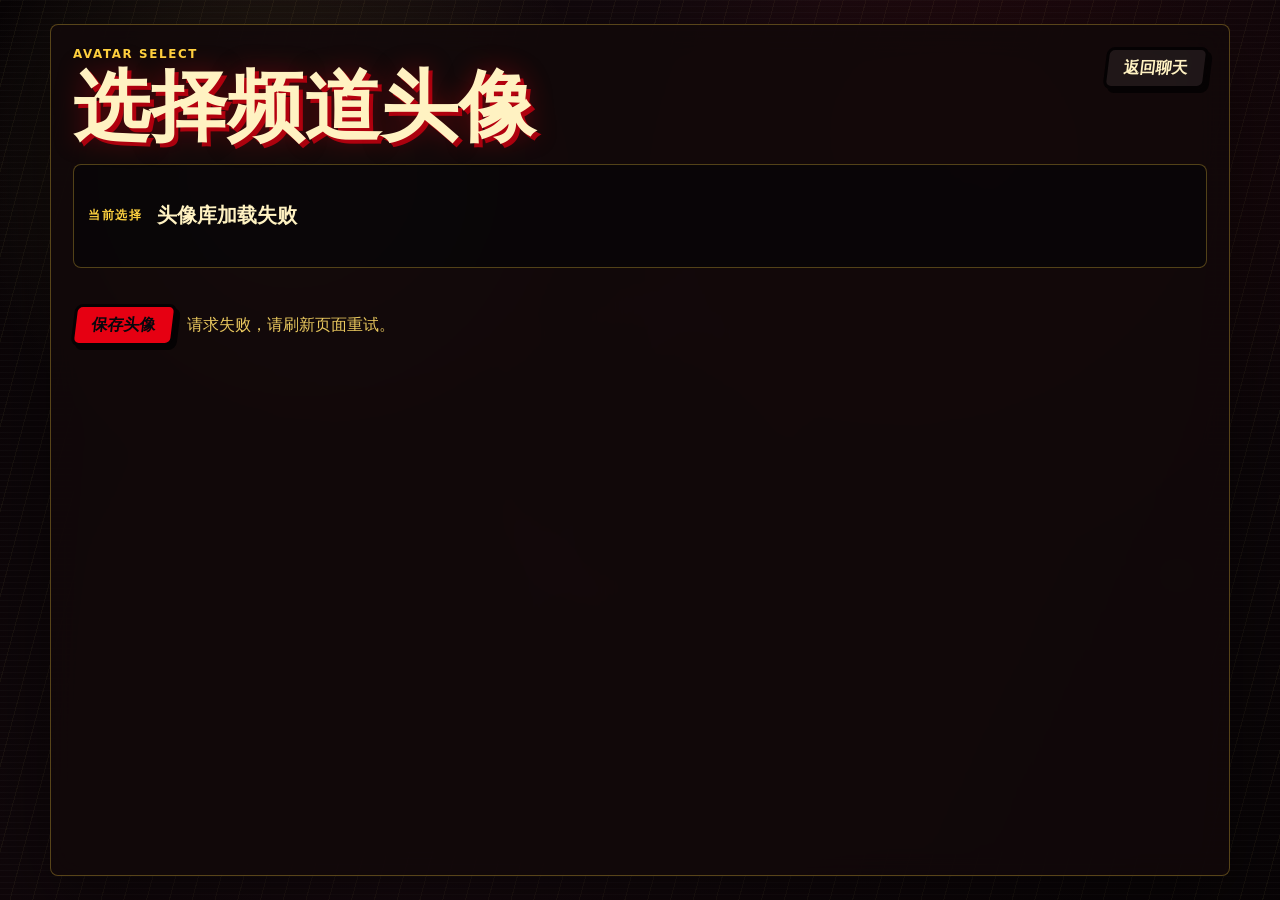
==== public/avatars.html @ 296fc3f2 "feat: import cyber chat application" ====
<!doctype html>
<html lang="zh-CN">
  <head>
    <meta charset="UTF-8" />
    <meta name="viewport" content="width=device-width, initial-scale=1.0" />
    <title>头像选择 | 暗号频道</title>
    <link rel="stylesheet" href="styles.css?v=20260715-20" />
  </head>
  <body>
    <main class="avatar-page">
      <section class="avatar-board">
        <header class="avatar-page-top">
          <div>
            <p class="eyebrow">AVATAR SELECT</p>
            <h1>选择频道头像</h1>
          </div>
          <a class="ghost-button link-button" href="index.html">返回聊天</a>
        </header>

        <div class="avatar-selected" id="selectedPreview">
          <span>当前选择</span>
          <strong>正在同步头像库</strong>
        </div>

        <section class="avatar-select-grid" id="avatarSelectGrid" aria-label="头像列表"></section>

        <div class="avatar-actions">
          <button class="primary-button" id="saveAvatar" type="button">保存头像</button>
          <p class="system-note" id="avatarNote">正在同步头像库……</p>
        </div>
      </section>
    </main>

    <script src="avatars.js?v=20260715-16" defer></script>
  </body>
</html>
---- public/styles.css ----
:root {
  color-scheme: dark;
  --bg: #080405;
  --panel: rgba(18, 8, 10, 0.88);
  --panel-solid: #16080a;
  --ink: #fff2c2;
  --muted: #e9c85f;
  --line: rgba(255, 210, 63, 0.3);
  --cyan: #e60012;
  --pink: #e60012;
  --yellow: #ffd23f;
  --aqua: #11f5df;
  --mint: #80ffe8;
  --green: #ffd23f;
  --danger: #e60012;
  --void: #050203;
  --blackline: #050203;
  --shadow: rgba(0, 0, 0, 0.55);
}

/* Original-scale message rhythm: larger cards with room for the zigzag joints. */
@media (min-width: 861px) {
  body:has(#chatPanel:not(.is-hidden)) .messages {
    padding: 30px 34px 70px;
    gap: 76px;
  }

  body:has(#chatPanel:not(.is-hidden)) .message {
    width: min(88%, 680px);
    max-width: min(88%, 680px);
    min-height: 104px;
    gap: 16px;
  }

  body:has(#chatPanel:not(.is-hidden)) .message-avatar {
    flex: 0 0 98px;
    width: 98px;
    height: 84px;
    margin-right: -14px;
    border-width: 6px;
    box-shadow: -10px 10px 0 #050203, 0 0 0 6px #fff8ea, 0 0 0 10px #050203;
  }

  body:has(#chatPanel:not(.is-hidden)) .message.mine .message-avatar {
    margin: 0 0 0 -14px;
  }

  body:has(#chatPanel:not(.is-hidden)) .message-bubble {
    min-width: 250px;
    padding: 16px 23px 18px;
    border-width: 6px;
    box-shadow: 9px 9px 0 #050203;
  }

  body:has(#chatPanel:not(.is-hidden)) .message-bubble::before {
    left: -34px;
    top: 32px;
    width: 38px;
    height: 30px;
    border-left-width: 6px;
    border-bottom-width: 6px;
  }

  body:has(#chatPanel:not(.is-hidden)) .message.mine .message-bubble::before {
    left: auto;
    right: -34px;
    border-right-width: 6px;
  }

  body:has(#chatPanel:not(.is-hidden)) .meta {
    margin-bottom: 7px;
    gap: 9px;
    font-size: .8rem;
  }

  body:has(#chatPanel:not(.is-hidden)) .meta strong {
    max-width: 13rem;
    font-size: .94rem;
  }

  body:has(#chatPanel:not(.is-hidden)) .message p {
    font-size: clamp(.98rem, 1.25vw, 1.12rem);
    line-height: 1.42;
  }

  body:has(#chatPanel:not(.is-hidden)) .message-emphasis {
    top: -42px;
    right: -24px;
    width: 38px;
    height: 50px;
    font-size: 2.4rem;
  }

  body:has(#chatPanel:not(.is-hidden)) .message:not(:last-child)::before {
    left: 102px;
    bottom: -70px;
    width: 100px;
    height: 68px;
  }

  body:has(#chatPanel:not(.is-hidden)) .message:not(:last-child)::after {
    left: 112px;
    bottom: -59px;
    width: 78px;
    height: 46px;
  }

  body:has(#chatPanel:not(.is-hidden)) .message.mine:not(:last-child)::before {
    left: auto;
    right: 102px;
  }

  body:has(#chatPanel:not(.is-hidden)) .message.mine:not(:last-child)::after {
    left: auto;
    right: 112px;
  }
}

/* Full-stage composition: phone anchors the left, public board fills the right. */
@media (min-width: 861px) {
  body:has(#chatPanel:not(.is-hidden)) .app-shell {
    width: calc(100vw - 20px);
    max-width: none;
    margin: 0 10px;
    grid-template-columns: clamp(270px, 29vw, 440px) minmax(0, 1fr);
    gap: clamp(8px, 1vw, 16px);
  }

  body:has(#chatPanel:not(.is-hidden)) .hero-panel {
    justify-self: stretch;
    transform: translateX(-4px) rotate(-0.35deg);
  }

  body:has(#chatPanel:not(.is-hidden)) .workbench,
  body:has(#chatPanel:not(.is-hidden)) .chat-panel {
    justify-self: stretch;
    width: 100%;
  }

  body:has(#chatPanel:not(.is-hidden)) .chat-panel {
    transform: translateX(3px) rotate(0.12deg);
  }
}

@media (min-width: 701px) and (max-width: 860px) {
  body:has(#chatPanel:not(.is-hidden)) .app-shell {
    width: 100vw;
    max-width: none;
    padding: 6px;
    display: grid;
    grid-template-columns: minmax(210px, 32vw) minmax(0, 1fr);
    gap: 8px;
  }

  body:has(#chatPanel:not(.is-hidden)) .hero-panel {
    display: flex !important;
    width: 100%;
    height: calc(100svh - 12px);
    min-height: 0;
    padding: 6px;
  }

  body:has(#chatPanel:not(.is-hidden)) .phone-scene {
    width: 100%;
    height: min(82svh, 560px);
  }

  body:has(#chatPanel:not(.is-hidden)) .workbench,
  body:has(#chatPanel:not(.is-hidden)) .chat-panel {
    width: 100%;
    height: calc(100svh - 12px);
  }
}

/* Keep the illustrated phone at a believable handset proportion. */
@media (min-width: 861px) {
  body:has(#chatPanel:not(.is-hidden)) .app-shell {
    grid-template-columns: clamp(330px, 33vw, 500px) minmax(0, 1fr);
  }

  body:has(#chatPanel:not(.is-hidden)) .phone-scene {
    width: min(100%, 460px);
    height: min(calc(100svh - 64px), 720px);
  }

  body:has(#chatPanel:not(.is-hidden)) .phone-shell {
    width: auto;
    height: min(calc(100svh - 86px), 690px);
    max-width: 94%;
    aspect-ratio: 9 / 16;
  }
}

@media (min-width: 701px) and (max-width: 860px) {
  body:has(#chatPanel:not(.is-hidden)) .app-shell {
    grid-template-columns: minmax(260px, 38vw) minmax(0, 1fr);
  }

  body:has(#chatPanel:not(.is-hidden)) .phone-shell {
    width: auto;
    height: min(calc(100svh - 54px), 600px);
    max-width: 94%;
    aspect-ratio: 9 / 16;
  }
}

/* Drawn grip silhouettes: SVG paths replace the former rounded CSS blobs. */
.phone-hand,
body:has(#chatPanel:not(.is-hidden)) .phone-hand {
  display: none !important;
  width: 112px;
  height: 250px;
  border: 0;
  border-radius: 0;
  background: transparent;
  filter: drop-shadow(8px 9px 0 #050203);
  overflow: visible;
}

.phone-hand::after { display: none; }
.phone-hand svg { display: block; width: 100%; height: 100%; overflow: visible; }
.phone-hand .hand-wrist { fill: #fff8ea; stroke: #050203; stroke-width: 10; stroke-linejoin: miter; }
.phone-hand .hand-fold,
.phone-hand .hand-knuckle,
.phone-hand .hand-thumb { fill: none; stroke: #050203; stroke-width: 10; stroke-linecap: square; stroke-linejoin: miter; }

.hand-left,
body:has(#chatPanel:not(.is-hidden)) .hand-left {
  left: -42px;
  top: 34%;
  transform: rotate(4deg);
  clip-path: none;
}

.hand-right,
body:has(#chatPanel:not(.is-hidden)) .hand-right {
  right: -42px;
  top: 43%;
  width: 96px;
  height: 210px;
  transform: rotate(-4deg) scaleX(-1);
  clip-path: none;
}

@media (max-width: 860px) {
  .phone-hand,
  body:has(#chatPanel:not(.is-hidden)) .phone-hand { width: 88px; height: 198px; }
  .hand-left,
  body:has(#chatPanel:not(.is-hidden)) .hand-left { left: -30px; }
  .hand-right,
  body:has(#chatPanel:not(.is-hidden)) .hand-right { right: -30px; width: 76px; height: 172px; }
}

/* Hide native white scrollbars; wheel and touch scrolling still work. */
.online-roster-track, .avatar-grid { scrollbar-width: none; -ms-overflow-style: none; }
.online-roster-track::-webkit-scrollbar, .avatar-grid::-webkit-scrollbar { display: none; width: 0; height: 0; }

/* Original red-black comic treatment for the login/loading state. */
body:has(#gatePanel:not(.is-hidden)) { background: linear-gradient(101deg, #9e2418 0 22%, transparent 22.2%), linear-gradient(-4deg, transparent 0 55%, #e12d18 55.2% 66%, transparent 66.2%), #c72e1b; }
body:has(#gatePanel:not(.is-hidden))::before { background: linear-gradient(104deg, #050203 0 8%, transparent 8.2%), linear-gradient(76deg, transparent 0 82%, rgba(5,2,3,.2) 82.2%); opacity: 1; mix-blend-mode: normal; }
body:has(#gatePanel:not(.is-hidden))::after { content: ""; position: fixed; inset: 0 0 0 auto; width: 14vw; min-width: 70px; background: repeating-linear-gradient(105deg, rgba(255,248,234,.04) 0 1px, transparent 1px 24px), #0b0506; opacity: 1; filter: none; }
body:has(#gatePanel:not(.is-hidden)) .app-shell { width: min(1280px, calc(100vw - 44px)); grid-template-columns: minmax(250px,.72fr) minmax(0,1.65fr); gap: 26px; }
body:has(#gatePanel:not(.is-hidden)) .hero-panel { min-height: calc(100svh - 64px); border: 8px solid #050203; border-radius: 0; background: linear-gradient(105deg, transparent 0 68%, rgba(199,46,27,.82) 68.2%), #050203; box-shadow: 12px 12px 0 #050203; transform: rotate(-1deg); }
body:has(#gatePanel:not(.is-hidden)) .hero-panel h1 { color: #fff8ea; font-size: clamp(3.5rem,7vw,7rem); text-shadow: 6px 6px 0 #c72e1b; }
body:has(#gatePanel:not(.is-hidden)) .hero-panel::after { display: block; content: "CONNECTING"; right: 18px; bottom: 22px; border: 5px solid #050203; border-radius: 0; background: #fff8ea; color: #050203; box-shadow: 6px 6px 0 #c72e1b, 10px 10px 0 #050203; }
body:has(#gatePanel:not(.is-hidden)) .gate-card { width: min(650px,100%); padding: clamp(22px,4vw,42px); border: 8px solid #fff8ea; border-radius: 0; background: #050203; box-shadow: 12px 12px 0 #050203; transform: rotate(-.8deg); }
body:has(#gatePanel:not(.is-hidden)) .gate-card h2 { color: #fff8ea; font-size: clamp(1.8rem,4vw,3.3rem); text-shadow: 4px 4px 0 #c72e1b; }
body:has(#gatePanel:not(.is-hidden)) .gate-card .eyebrow, body:has(#gatePanel:not(.is-hidden)) .gate-card label span, body:has(#gatePanel:not(.is-hidden)) .avatar-picker > span { color: #fff8ea; }
body:has(#gatePanel:not(.is-hidden)) #nickname { border: 5px solid #fff8ea; border-radius: 0; background: #1e0907; color: #fff8ea; box-shadow: 6px 6px 0 #c72e1b; }
body:has(#gatePanel:not(.is-hidden)) .avatar-choice { border: 5px solid #fff8ea; border-radius: 0; background: #250b08; box-shadow: 5px 5px 0 #050203; }
body:has(#gatePanel:not(.is-hidden)) .avatar-choice:has(input:checked) { background: #c72e1b; outline: 5px solid #f4eb20; outline-offset: -5px; }
body:has(#gatePanel:not(.is-hidden)) .avatar-choice:has(input:checked) span { color: #fff8ea; }

/* Original color art stays in the frame; the extracted figure breaks out. */
.message-avatar.has-cutout {
  isolation: isolate;
  background-color: #050203;
  background-image: var(--avatar-backdrop);
  background-position: center;
  background-size: cover;
}

.message-avatar.has-cutout > img.avatar-cutout {
  position: absolute;
  z-index: 3;
  left: 50%;
  bottom: -7%;
  width: 138%;
  max-width: none;
  height: 146%;
  padding: 0;
  border: 0;
  border-radius: 0;
  background: transparent;
  box-shadow: none;
  object-fit: contain;
  object-position: center bottom;
  filter: none;
  transform: translateX(-50%);
  pointer-events: none;
}

/* Final slim public-chat pass: desktop public board behaves like a tall messaging column. */
@media (min-width: 861px) {
  body:has(#chatPanel:not(.is-hidden)) .app-shell {
    width: min(640px, calc(100vw - 36px));
    height: 100svh;
    min-height: 0;
    margin: 0 auto;
    padding: 6px 0;
    display: grid;
    grid-template-columns: minmax(0, 1fr);
    gap: 0;
  }

  body:has(#chatPanel:not(.is-hidden)) .hero-panel {
    display: none !important;
  }

  body:has(#chatPanel:not(.is-hidden)) .workbench,
  body:has(#chatPanel:not(.is-hidden)) .chat-panel {
    width: 100%;
    max-width: 640px;
    height: calc(100svh - 12px);
    min-height: 0;
  }

  body:has(#chatPanel:not(.is-hidden)) .chat-panel {
    border-width: 6px;
    box-shadow: 8px 8px 0 #050203;
  }

  body:has(#chatPanel:not(.is-hidden)) .room-top {
    min-height: 62px;
    padding: 8px 14px 7px;
  }

  body:has(#chatPanel:not(.is-hidden)) .room-top h2 {
    font-size: clamp(1.35rem, 2vw, 1.75rem);
  }

  body:has(#chatPanel:not(.is-hidden)) .room-actions {
    gap: 6px;
  }

  body:has(#chatPanel:not(.is-hidden)) .room-actions .ghost-button {
    min-height: 38px;
    padding: 0 12px;
  }

  body:has(#chatPanel:not(.is-hidden)) .online-roster {
    min-height: 66px;
    padding: 6px 68px 6px 18px;
  }

  body:has(#chatPanel:not(.is-hidden)) .online-member {
    flex-basis: 50px;
    width: 50px;
    height: 48px;
    border-width: 4px;
  }

  body:has(#chatPanel:not(.is-hidden)) .messages {
    padding: 24px 22px 42px;
    gap: 34px;
    overflow-x: hidden;
  }

  body:has(#chatPanel:not(.is-hidden)) .message,
  body:has(#chatPanel:not(.is-hidden)) .message:not(.mine),
  body:has(#chatPanel:not(.is-hidden)) .message.mine {
    width: 100%;
    max-width: 100%;
    min-height: 82px;
    gap: 13px;
  }

  body:has(#chatPanel:not(.is-hidden)) .message-avatar {
    flex-basis: 72px;
    width: 72px;
    height: 58px;
    margin-right: -6px;
    border-width: 5px;
  }

  body:has(#chatPanel:not(.is-hidden)) .message.mine .message-avatar {
    margin-left: -6px;
  }

  body:has(#chatPanel:not(.is-hidden)) .message-avatar::before {
    left: -22px;
    top: 7px;
    width: 48px;
    height: 62px;
    border-width: 4px;
  }

  body:has(#chatPanel:not(.is-hidden)) .message.mine .message-avatar::before {
    right: -22px;
  }

  body:has(#chatPanel:not(.is-hidden)) .message-bubble {
    min-width: 0;
    padding: 11px 16px 13px;
    border-width: 5px;
  }

  body:has(#chatPanel:not(.is-hidden)) .message-bubble::before {
    left: -28px;
    top: 27px;
    width: 32px;
    height: 25px;
    border-left-width: 5px;
    border-bottom-width: 5px;
  }

  body:has(#chatPanel:not(.is-hidden)) .message.mine .message-bubble::before {
    right: -28px;
    border-right-width: 5px;
  }

  body:has(#chatPanel:not(.is-hidden)) .message:not(:last-child)::before {
    left: 82px;
    bottom: -42px;
    width: 54px;
    height: 44px;
  }

  body:has(#chatPanel:not(.is-hidden)) .message:not(:last-child)::after {
    left: 89px;
    bottom: -35px;
    width: 38px;
    height: 31px;
  }

  body:has(#chatPanel:not(.is-hidden)) .message.mine:not(:last-child)::before {
    left: auto;
    right: 82px;
  }

  body:has(#chatPanel:not(.is-hidden)) .message.mine:not(:last-child)::after {
    left: auto;
    right: 89px;
  }

  body:has(#chatPanel:not(.is-hidden)) .message p {
    font-size: clamp(0.9rem, 1.25vw, 1rem);
    line-height: 1.34;
  }

  body:has(#chatPanel:not(.is-hidden)) .meta {
    margin-bottom: 6px;
    font-size: 0.78rem;
  }

  body:has(#chatPanel:not(.is-hidden)) .meta strong {
    font-size: 0.9rem;
  }

  body:has(#chatPanel:not(.is-hidden)) .composer {
    padding: 8px 12px 9px;
  }

  body:has(#chatPanel:not(.is-hidden)) .identity-row {
    grid-template-columns: minmax(130px, 190px) 1fr;
    gap: 8px;
    margin-bottom: 7px;
  }

  body:has(#chatPanel:not(.is-hidden)) .write-row {
    grid-template-columns: 1fr 88px;
    gap: 8px;
  }

  body:has(#chatPanel:not(.is-hidden)) .composer input {
    height: 38px;
  }

  body:has(#chatPanel:not(.is-hidden)) .composer textarea {
    min-height: 42px;
    padding: 9px 11px;
  }

  body:has(#chatPanel:not(.is-hidden)) .composer .send-button {
    min-height: 42px;
  }
}

/* Stable desktop phone sizing: preserve one aspect ratio and fill the left rail. */
@media (min-width: 1100px) {
  body:has(#chatPanel:not(.is-hidden)) .app-shell {
    width: min(1180px, calc(100vw - 32px));
    grid-template-columns: minmax(280px, 340px) minmax(0, 800px);
    gap: 24px;
  }

  body:has(#chatPanel:not(.is-hidden)) .hero-panel {
    width: 100%;
    height: calc(100svh - 28px);
    display: grid !important;
    place-items: center;
  }

  body:has(#chatPanel:not(.is-hidden)) .phone-scene {
    width: 100%;
    height: 100%;
    display: grid;
    place-items: center;
    transform: none;
  }

  body:has(#chatPanel:not(.is-hidden)) .phone-shell {
    width: min(94%, 320px);
    height: auto;
    max-height: calc(100svh - 52px);
    aspect-ratio: 320 / 650;
    padding: 24px 16px 28px;
    border-width: 10px;
    box-shadow: 0 0 0 9px #050203, 14px 17px 0 rgba(5, 2, 3, 0.92);
    transform: rotate(-1.2deg);
  }

  body:has(#chatPanel:not(.is-hidden)) .phone-screen {
    padding: 20px 14px 16px;
    border-width: 5px;
  }

  body:has(#chatPanel:not(.is-hidden)) .phone-calendar {
    min-height: 106px;
    width: auto;
    margin: -8px -5px 9px -8px;
    transform: none;
  }

  body:has(#chatPanel:not(.is-hidden)) .phone-preview {
    height: calc(100% - 211px);
    gap: 12px;
  }

  body:has(#chatPanel:not(.is-hidden)) .phone-preview li,
  body:has(#chatPanel:not(.is-hidden)) .phone-preview li.mine {
    gap: 9px;
  }

  body:has(#chatPanel:not(.is-hidden)) .phone-preview li {
    grid-template-columns: 42px minmax(0, 1fr);
  }

  body:has(#chatPanel:not(.is-hidden)) .phone-preview li.mine {
    grid-template-columns: minmax(0, 1fr) 42px;
  }

  body:has(#chatPanel:not(.is-hidden)) .phone-preview img {
    width: 42px;
    height: 42px;
  }

  body:has(#chatPanel:not(.is-hidden)) .phone-preview div {
    padding: 8px 10px;
  }

  body:has(#chatPanel:not(.is-hidden)) .phone-preview strong { font-size: .72rem; }
  body:has(#chatPanel:not(.is-hidden)) .phone-preview p { font-size: .82rem; }
}

/* Keep the owner entry reachable above every decorative page layer. */
.floating-admin {
  z-index: 10000;
}

.admin-fab {
  z-index: 2;
  visibility: visible;
  opacity: 1;
}

.admin-entry-button {
  width: 100%;
  margin-top: 12px;
  display: flex;
  align-items: center;
  justify-content: center;
  border-color: #fff8ea;
  background: #050203;
  color: #fff8ea;
}
body:has(#gatePanel:not(.is-hidden)) .primary-button { border: 5px solid #050203; border-radius: 0; background: #fff8ea; color: #050203; box-shadow: 6px 6px 0 #c72e1b, 10px 10px 0 #050203; transform: skewX(-7deg); }
@media (max-width:760px) { body:has(#gatePanel:not(.is-hidden))::after { display:none; } body:has(#gatePanel:not(.is-hidden)) .app-shell { width:min(100vw - 30px,680px); grid-template-columns:1fr; } body:has(#gatePanel:not(.is-hidden)) .hero-panel { min-height:180px; } body:has(#gatePanel:not(.is-hidden)) .hero-panel h1 { font-size:clamp(2.8rem,14vw,4.5rem); } }

* {
  box-sizing: border-box;
}

html,
body {
  min-height: 100%;
}

body {
  margin: 0;
  font-family:
    "Microsoft YaHei UI",
    "Microsoft YaHei",
    system-ui,
    sans-serif;
  background: #050203;
  color: var(--ink);
  overflow-x: hidden;
}

body::before {
  content: "";
  position: fixed;
  inset: 0;
  pointer-events: none;
  background: transparent;
  opacity: 0;
}

body::after {
  content: none;
}

button,
input,
textarea {
  font: inherit;
}

button {
  cursor: pointer;
}

button:disabled {
  cursor: not-allowed;
  opacity: 0.55;
}

input,
textarea {
  width: 100%;
  border: 3px solid var(--blackline);
  border-radius: 8px;
  background: rgba(5, 5, 8, 0.72);
  color: var(--ink);
  outline: none;
  box-shadow: 4px 4px 0 rgba(5, 2, 3, 0.9);
}

input:focus,
textarea:focus {
  border-color: var(--aqua);
  box-shadow:
    4px 4px 0 rgba(5, 2, 3, 0.9),
    0 0 0 3px rgba(17, 245, 223, 0.2);
}

input {
  height: 46px;
  padding: 0 14px;
}

textarea {
  min-height: 52px;
  max-height: 150px;
  padding: 13px 14px;
  resize: none;
  line-height: 1.55;
}

h1,
h2,
p {
  overflow-wrap: anywhere;
}

.app-shell {
  position: relative;
  z-index: 1;
  width: min(1460px, calc(100vw - 28px));
  min-height: 100svh;
  margin: 0 auto;
  padding: 24px 0;
  display: grid;
  grid-template-columns: minmax(210px, 0.46fr) minmax(0, 2.25fr);
  gap: 16px;
}

.hero-panel,
.gate-card,
.chat-panel,
.admin-login,
.admin-board,
.ops-panel {
  border: 4px solid var(--blackline);
  background: var(--panel);
  box-shadow:
    0 0 0 1px rgba(255, 210, 63, 0.28) inset,
    8px 8px 0 var(--blackline),
    0 24px 80px var(--shadow);
  backdrop-filter: blur(16px);
}

.hero-panel {
  position: relative;
  min-height: calc(100svh - 48px);
  padding: 28px;
  display: flex;
  flex-direction: column;
  justify-content: space-between;
  overflow: hidden;
  border-radius: 8px;
  background:
    linear-gradient(132deg, transparent 0 78%, rgba(17, 245, 223, 0.16) 78% 82%, transparent 82%),
    linear-gradient(180deg, rgba(255, 244, 216, 0.08), transparent 34%),
    radial-gradient(circle at 62% 48%, rgba(230, 0, 18, 0.22), transparent 14rem),
    rgba(18, 8, 10, 0.88);
  border-color: var(--blackline);
}

.hero-panel::before {
  content: "异世界导航";
  position: absolute;
  left: 22px;
  right: auto;
  top: 52%;
  color: rgba(255, 215, 106, 0.075);
  font-size: clamp(4rem, 10vw, 7.6rem);
  font-weight: 1000;
  writing-mode: horizontal-tb;
  letter-spacing: 0;
  line-height: 0.9;
  transform: translateY(-50%);
  max-width: 2.2em;
}

.hero-panel::after {
  content: "TAKE YOUR HEART";
  position: absolute;
  right: 24px;
  bottom: 22px;
  padding: 7px 10px;
  border: 3px solid var(--blackline);
  background: var(--aqua);
  color: var(--void);
  font-size: 0.7rem;
  font-weight: 1000;
  letter-spacing: 0.18em;
  transform: rotate(-3deg);
  box-shadow: 4px 4px 0 var(--blackline);
  pointer-events: none;
}

.thief-badge {
  position: absolute;
  right: 22px;
  top: 24px;
  width: 112px;
  aspect-ratio: 1.16;
  transform: rotate(6deg);
  filter: drop-shadow(7px 7px 0 var(--blackline));
  pointer-events: none;
}

.thief-badge::before {
  content: "";
  position: absolute;
  inset: 6px 4px 18px;
  background: #fff8ea;
  clip-path: polygon(8% 30%, 32% 10%, 50% 22%, 68% 10%, 92% 30%, 82% 72%, 61% 58%, 50% 82%, 39% 58%, 18% 72%);
}

.thief-badge::after {
  content: "";
  position: absolute;
  inset: 20px 18px 30px;
  background: var(--blackline);
  clip-path: polygon(0 28%, 32% 10%, 47% 40%, 53% 40%, 68% 10%, 100% 28%, 84% 72%, 62% 58%, 50% 90%, 38% 58%, 16% 72%);
}

.thief-badge span {
  position: absolute;
  left: 14px;
  right: 12px;
  bottom: 12px;
  height: 16px;
  background: var(--danger);
  transform: skewX(-18deg);
  border: 3px solid var(--blackline);
}

.star-spray {
  display: none;
}

.star-spray i {
  position: absolute;
  width: 18px;
  aspect-ratio: 1;
  background: var(--aqua);
  clip-path: polygon(50% 0, 61% 36%, 100% 50%, 61% 64%, 50% 100%, 39% 64%, 0 50%, 39% 36%);
  filter: drop-shadow(3px 3px 0 var(--blackline)) drop-shadow(0 0 10px rgba(17, 245, 223, 0.62));
}

.star-spray i:nth-child(1) {
  left: 22px;
  top: 92px;
}

.star-spray i:nth-child(2) {
  right: 38px;
  top: 170px;
  width: 13px;
}

.star-spray i:nth-child(3) {
  left: 64%;
  bottom: 160px;
  width: 22px;
}

.star-spray i:nth-child(4) {
  left: 32px;
  bottom: 110px;
  width: 12px;
  background: var(--mint);
}

.star-spray i:nth-child(5) {
  right: 104px;
  bottom: 70px;
  width: 16px;
  background: var(--mint);
}

.portal-mark {
  position: absolute;
  left: 52%;
  top: 45%;
  width: min(340px, 58vw);
  height: auto;
  transform: translateY(-50%) rotate(-4deg);
  opacity: 0.075;
  mix-blend-mode: screen;
  filter: saturate(0.92) drop-shadow(0 0 18px rgba(230, 0, 18, 0.12));
  pointer-events: none;
}

.scanline {
  position: absolute;
  inset: 0;
  pointer-events: none;
  background: linear-gradient(180deg, transparent, rgba(255, 210, 63, 0.18), rgba(230, 0, 18, 0.14), transparent);
  animation: scan 5s linear infinite;
}

.eyebrow,
label span {
  margin: 0 0 10px;
  color: var(--yellow);
  font-size: 0.74rem;
  font-weight: 900;
  letter-spacing: 0.14em;
  text-transform: uppercase;
}

.hero-panel h1,
.admin-login h1,
.admin-top h1 {
  margin: 0;
  font-size: clamp(4rem, 8.8vw, 8.4rem);
  line-height: 0.9;
  letter-spacing: 0;
  text-shadow:
    0 0 24px rgba(230, 0, 18, 0.34),
    4px 4px 0 rgba(230, 0, 18, 0.88),
    -2px 0 0 rgba(255, 215, 106, 0.38);
}

.world-label {
  width: fit-content;
  max-width: 100%;
  margin: 14px 0 0;
  padding: 8px 12px;
  border: 3px solid var(--blackline);
  border-radius: 999px;
  background: rgba(255, 215, 106, 0.11);
  color: var(--yellow);
  font-size: 0.82rem;
  font-weight: 1000;
  letter-spacing: 0.08em;
  overflow-wrap: anywhere;
  box-shadow: 4px 4px 0 var(--blackline);
}

.tagline {
  width: min(22rem, 100%);
  color: var(--muted);
  line-height: 1.8;
}

.workbench {
  min-height: calc(100svh - 48px);
  display: grid;
}

.gate-card {
  position: relative;
  align-self: center;
  width: min(540px, 100%);
  margin: auto;
  padding: 26px;
  border-radius: 8px;
}

.gate-card,
.chat-panel {
  position: relative;
  background: #120607;
  border-color: var(--blackline);
}

.gate-card::before,
.chat-panel::before {
  content: none;
}

.gate-card h2,
.room-top h2,
.ops-panel h2 {
  margin: 0 0 18px;
  font-size: clamp(1.45rem, 3vw, 2.2rem);
  line-height: 1.1;
}

.gate-form {
  display: grid;
  gap: 14px;
}

.avatar-picker > span {
  display: block;
  margin-bottom: 10px;
  color: var(--yellow);
  font-size: 0.74rem;
  font-weight: 900;
  letter-spacing: 0.14em;
  text-transform: uppercase;
}

.avatar-grid {
  display: grid;
  grid-template-columns: repeat(auto-fill, minmax(86px, 1fr));
  gap: 10px;
}

.avatar-choice {
  position: relative;
  min-width: 0;
  display: grid;
  gap: 7px;
  place-items: center;
  padding: 10px 8px;
  border: 3px solid var(--blackline);
  border-radius: 8px;
  background: rgba(255, 255, 255, 0.06);
  box-shadow: 4px 4px 0 rgba(5, 2, 3, 0.9);
}

.avatar-choice input {
  position: absolute;
  inset: 0;
  opacity: 0;
}

.avatar-choice img,
.message-avatar img,
.ops-avatar img {
  display: block;
  width: 54px;
  height: 54px;
  border-radius: 10px;
  object-fit: cover;
  border: 1px solid rgba(255, 248, 234, 0.28);
  background: rgba(5, 5, 8, 0.75);
}

.avatar-choice span {
  max-width: 100%;
  color: var(--ink);
  font-size: 0.78rem;
  font-weight: 900;
  overflow: hidden;
  text-overflow: ellipsis;
  white-space: nowrap;
}

.avatar-choice:has(input:checked) {
  border-color: var(--blackline);
  background: var(--cyan);
  box-shadow:
    4px 4px 0 var(--blackline),
    0 0 24px rgba(230, 0, 18, 0.24);
}

.avatar-choice:has(input:checked) span {
  color: #071015;
}

.avatar-empty {
  grid-column: 1 / -1;
  margin: 0;
  color: var(--muted);
}

.primary-button,
.ghost-button,
.danger-button,
.send-button,
.tab-button {
  min-height: 42px;
  border: 3px solid var(--blackline);
  border-radius: 8px;
  padding: 0 16px;
  color: #07070c;
  font-weight: 900;
  box-shadow: 4px 4px 0 var(--blackline);
  transform: skewX(-7deg);
}

.primary-button > *,
.ghost-button > *,
.danger-button > *,
.send-button > *,
.tab-button > * {
  transform: skewX(7deg);
}

.link-button {
  display: inline-flex;
  align-items: center;
  justify-content: center;
  text-decoration: none;
}

.ghost-link {
  width: fit-content;
  display: inline-flex;
  margin-top: 10px;
  color: var(--cyan);
  font-size: 0.9rem;
  font-weight: 900;
  text-decoration: none;
}

.ghost-link:hover {
  color: var(--yellow);
}

.owner-entry {
  width: fit-content;
  min-height: 44px;
  margin: 18px 0;
  padding: 0 18px;
  border: 1px solid rgba(255, 215, 106, 0.58);
  border-radius: 8px;
  background: rgba(255, 215, 106, 0.12);
  color: var(--yellow);
  font-weight: 1000;
  box-shadow: 0 0 26px rgba(255, 215, 106, 0.16);
}

.owner-entry:hover {
  background: var(--yellow);
  color: #07070c;
}

.primary-button,
.send-button {
  background: var(--cyan);
}

.primary-button:hover,
.send-button:hover {
  background: var(--aqua);
}

.ghost-button {
  border-color: var(--blackline);
  background: rgba(255, 255, 255, 0.06);
  color: var(--ink);
}

.danger-button {
  background: var(--danger);
  color: var(--ink);
}

.system-note {
  min-height: 1.4em;
  margin: 14px 0 0;
  color: var(--muted);
  line-height: 1.6;
}

.status-chip {
  width: fit-content;
  max-width: 100%;
  display: inline-flex;
  align-items: center;
  gap: 10px;
  padding: 10px 14px;
  border: 3px solid var(--blackline);
  border-radius: 999px;
  background: rgba(5, 5, 8, 0.75);
  color: var(--muted);
  font-weight: 900;
  box-shadow: 4px 4px 0 var(--blackline);
}

.status-chip span {
  width: 10px;
  height: 10px;
  border-radius: 999px;
  background: var(--muted);
}

.status-chip.online span {
  background: var(--green);
  box-shadow: 0 0 18px var(--green);
}

.status-chip.pending span {
  background: var(--yellow);
  box-shadow: 0 0 18px var(--yellow);
}

.status-chip.blocked span {
  background: var(--danger);
  box-shadow: 0 0 18px var(--danger);
}

.chat-panel {
  min-height: calc(100svh - 48px);
  display: grid;
  grid-template-rows: auto minmax(0, 1fr) auto;
  border-radius: 8px;
  overflow: hidden;
}

.room-top {
  min-height: 92px;
  padding: 18px 20px;
  display: flex;
  align-items: center;
  justify-content: space-between;
  gap: 14px;
  border-bottom: 4px solid var(--blackline);
  background: #080304;
}

.room-actions {
  display: flex;
  align-items: center;
  gap: 8px;
}

.channel-body {
  min-height: 0;
  display: grid;
  grid-template-columns: minmax(124px, 156px) minmax(0, 1fr);
  border-bottom: 4px solid var(--blackline);
}

.private-panel {
  min-height: 0;
  padding: 10px;
  display: grid;
  grid-template-rows: auto minmax(0, 1fr);
  gap: 10px;
  border-right: 4px solid var(--blackline);
  background: #080304;
}

.private-panel-top {
  display: grid;
  grid-template-columns: 1fr auto;
  gap: 8px;
}

.contact-list {
  min-height: 0;
  overflow: auto;
  display: grid;
  align-content: start;
  gap: 8px;
}

.contact-button {
  min-width: 0;
  min-height: 54px;
  padding: 8px;
  display: grid;
  grid-template-columns: 34px minmax(0, 1fr);
  align-items: center;
  gap: 7px;
  border: 3px solid var(--blackline);
  border-radius: 8px;
  background: rgba(255, 255, 255, 0.06);
  color: var(--ink);
  text-align: left;
  box-shadow: 4px 4px 0 rgba(5, 2, 3, 0.9);
}

.contact-button.is-active {
  border-color: var(--blackline);
  background: var(--danger);
  color: #fff8ea;
}

.contact-button img {
  width: 34px;
  height: 34px;
  border-radius: 8px;
  object-fit: cover;
}

.contact-button span {
  min-width: 0;
  overflow: hidden;
  text-overflow: ellipsis;
  white-space: nowrap;
  font-weight: 900;
}

.contact-button b,
.contact-empty {
  grid-column: 2;
  color: var(--muted);
  font-size: 0.72rem;
}

.messages {
  min-height: 0;
  margin: 0;
  padding: 20px;
  overflow: auto;
  list-style: none;
  display: flex;
  flex-direction: column;
  gap: 13px;
  background: #070303;
}

.empty {
  margin: auto;
  max-width: 28rem;
  padding: 16px 18px;
  border: 1px dashed var(--line);
  border-radius: 8px;
  color: var(--muted);
  text-align: center;
  line-height: 1.7;
}

.message {
  width: fit-content;
  max-width: min(72%, 760px);
  padding: 13px 15px;
  display: flex;
  align-items: flex-start;
  gap: 12px;
  border: 3px solid var(--blackline);
  border-left: 9px solid var(--yellow);
  border-radius: 8px;
  background: rgba(12, 9, 23, 0.94);
  color: var(--ink);
  box-shadow: 6px 6px 0 rgba(5, 2, 3, 0.9);
}

.message:not(.mine) {
  margin-right: auto;
}

.message.mine {
  margin-left: auto;
  flex-direction: row-reverse;
  border-color: var(--blackline);
  border-left-color: var(--yellow);
  background: rgba(255, 248, 234, 0.92);
  color: #10121c;
}

.message.star {
  border-left-color: var(--yellow);
}

.message.moon {
  border-left-color: var(--yellow);
}

.message.ember {
  border-left-color: var(--danger);
}

.message.revoked {
  opacity: 0.65;
}

.message-avatar {
  position: relative;
  flex: 0 0 76px;
  width: 76px;
  height: 64px;
  padding: 0;
  margin-top: 2px;
  transform: rotate(-8deg) skewX(-8deg);
  transform-origin: center;
  display: grid;
  place-items: center;
  border: 6px solid #050610;
  background: #050610;
  box-shadow:
    8px 8px 0 rgba(0, 0, 0, 0.5),
    0 0 22px rgba(230, 0, 18, 0.18);
}

.message-avatar.is-clickable:hover {
  border-color: var(--yellow);
  box-shadow:
    8px 8px 0 rgba(0, 0, 0, 0.5),
    0 0 28px rgba(255, 210, 63, 0.42);
}

.message-avatar img {
  width: 58px;
  height: 46px;
  border: 4px solid #fff8ea;
  border-radius: 0;
  background: var(--danger);
  object-fit: cover;
  transform: skewX(8deg) rotate(8deg) scale(1.18);
  box-shadow:
    inset 0 0 0 2px rgba(0, 0, 0, 0.18),
    0 0 0 1px rgba(255, 255, 255, 0.18);
}

.message.mine .message-avatar img {
  border-color: #fff8ea;
}

.message-bubble {
  min-width: 0;
  flex: 1;
}

.meta {
  margin-bottom: 7px;
  display: flex;
  align-items: baseline;
  justify-content: space-between;
  gap: 12px;
  color: var(--muted);
  font-size: 0.82rem;
  font-weight: 800;
}

.mini-private-button {
  min-height: 26px;
  padding: 0 9px;
  border: 1px solid rgba(230, 0, 18, 0.48);
  border-radius: 8px;
  background: rgba(230, 0, 18, 0.14);
  color: var(--ink);
  font-size: 0.78rem;
  font-weight: 900;
}

.mini-private-button:hover {
  background: var(--danger);
  color: #fff8ea;
}

.message.mine .meta {
  color: #625a66;
}

.meta strong {
  max-width: 70%;
  color: var(--ink);
}

.message.mine .meta strong {
  color: #10121c;
}

.message p {
  margin: 0;
  white-space: pre-wrap;
  line-height: 1.62;
}

.composer {
  padding: 16px;
  border-top: 4px solid var(--blackline);
  background:
    linear-gradient(100deg, rgba(17, 245, 223, 0.08), transparent 46%),
    rgba(5, 5, 8, 0.78);
}

.identity-row {
  display: grid;
  grid-template-columns: minmax(150px, 240px) 1fr;
  gap: 12px;
  margin-bottom: 12px;
}

.moods {
  display: grid;
  grid-template-columns: repeat(2, minmax(48px, 1fr));
  gap: 8px;
  align-self: end;
}

.mood {
  position: relative;
  height: 46px;
  display: grid;
  place-items: center;
  border: 3px solid var(--blackline);
  border-radius: 8px;
  background: rgba(255, 255, 255, 0.06);
  box-shadow: 4px 4px 0 rgba(5, 2, 3, 0.9);
}

.mood input {
  position: absolute;
  inset: 0;
  opacity: 0;
}

.mood span {
  margin: 0;
  color: var(--ink);
  font-weight: 900;
}

.mood:has(input:checked) {
  border-color: var(--blackline);
  background: var(--cyan);
}

.mood:has(input:checked) span {
  color: #071015;
}

.mood.star:has(input:checked) {
  background: var(--yellow);
}

.mood.moon:has(input:checked) {
  background: var(--yellow);
}

.mood.ember:has(input:checked) {
  background: var(--danger);
}

.write-row {
  display: grid;
  grid-template-columns: 1fr 112px;
  gap: 10px;
  align-items: end;
}

.message-field {
  min-width: 0;
}

.is-hidden {
  display: none !important;
}

.floating-admin {
  position: fixed;
  right: 18px;
  bottom: 18px;
  z-index: 20;
  pointer-events: none;
}

.admin-fab {
  position: absolute;
  right: 0;
  bottom: 0;
  width: 68px;
  height: 68px;
  border: 1px solid rgba(230, 0, 18, 0.55);
  border-radius: 999px;
  background: rgba(5, 5, 8, 0.78);
  color: var(--ink);
  font-size: 0.95rem;
  font-weight: 1000;
  box-shadow:
    0 0 28px rgba(230, 0, 18, 0.26),
    0 18px 52px var(--shadow);
  backdrop-filter: blur(18px);
  pointer-events: auto;
}

.floating-admin.is-admin .admin-fab {
  border-color: rgba(255, 210, 63, 0.65);
  color: var(--green);
}

.admin-glass {
  width: min(720px, calc(100vw - 36px));
  max-height: min(760px, calc(100svh - 36px));
  margin-bottom: 84px;
  display: none;
  overflow: hidden;
  border: 1px solid rgba(255, 248, 234, 0.24);
  border-radius: 8px;
  background:
    linear-gradient(135deg, rgba(230, 0, 18, 0.12), rgba(255, 210, 63, 0.1)),
    rgba(7, 8, 14, 0.72);
  box-shadow:
    0 0 0 1px rgba(230, 0, 18, 0.1) inset,
    0 28px 100px rgba(0, 0, 0, 0.72);
  backdrop-filter: blur(24px) saturate(1.25);
  pointer-events: auto;
}

.floating-admin.is-open .admin-glass {
  display: block;
}

.admin-glass-top {
  min-height: 82px;
  padding: 16px;
  display: flex;
  align-items: center;
  justify-content: space-between;
  gap: 12px;
  border-bottom: 1px solid var(--line);
  background: rgba(5, 5, 8, 0.45);
}

.admin-glass-top h2 {
  margin: 0;
  font-size: clamp(1.35rem, 3vw, 2.05rem);
}

.admin-inline-login,
.admin-overlay-board {
  padding: 16px;
}

.admin-inline-login {
  display: grid;
  gap: 12px;
}

.admin-toolbar {
  display: flex;
  flex-wrap: wrap;
  gap: 8px;
  margin-bottom: 12px;
}

.overlay-tabs {
  display: grid;
  grid-template-columns: repeat(5, minmax(0, 1fr));
  gap: 8px;
  margin: 14px 0;
}

.tab-button {
  min-height: 42px;
  border: 3px solid var(--blackline);
  border-radius: 8px;
  background: rgba(255, 255, 255, 0.06);
  color: var(--ink);
  font-weight: 900;
  box-shadow: 4px 4px 0 var(--blackline);
}

.tab-button.is-active {
  border-color: var(--blackline);
  background: var(--cyan);
  color: #071015;
}

.tab-button b {
  display: inline-grid;
  min-width: 1.5em;
  height: 1.5em;
  margin-left: 6px;
  place-items: center;
  border-radius: 999px;
  background: rgba(7, 16, 21, 0.2);
}

.overlay-pane {
  display: none;
  max-height: min(420px, calc(100svh - 310px));
  overflow: auto;
  padding-right: 4px;
}

.overlay-pane.is-active {
  display: grid;
  gap: 10px;
}

.admin-private-view {
  min-height: 390px;
  display: grid;
  grid-template-columns: minmax(170px, 0.7fr) minmax(0, 1.5fr);
  gap: 12px;
}

.admin-private-thread-list {
  min-height: 0;
  display: grid;
  align-content: start;
  gap: 8px;
  overflow: auto;
}

.admin-private-thread {
  min-width: 0;
  padding: 10px;
  display: grid;
  gap: 4px;
  border: 1px solid var(--line);
  border-radius: 8px;
  background: rgba(5, 5, 8, 0.58);
  color: var(--ink);
  text-align: left;
}

.admin-private-thread strong,
.admin-private-thread span,
.admin-private-thread small {
  min-width: 0;
  overflow: hidden;
  text-overflow: ellipsis;
  white-space: nowrap;
}

.admin-private-thread span,
.admin-private-thread small {
  color: var(--muted);
}

.admin-private-thread.is-active {
  border-color: transparent;
  background: var(--yellow);
  color: #071015;
}

.admin-private-thread.is-active span,
.admin-private-thread.is-active small {
  color: rgba(7, 16, 21, 0.72);
}

.admin-private-chat {
  min-width: 0;
  min-height: 390px;
  display: grid;
  grid-template-rows: auto minmax(0, 1fr);
  overflow: hidden;
  border: 1px solid var(--line);
  border-radius: 8px;
  background:
    radial-gradient(circle at 18px 18px, rgba(255, 215, 106, 0.14) 1px, transparent 2px),
    rgba(5, 5, 8, 0.48);
  background-size: 34px 34px;
}

.admin-private-chat header {
  padding: 12px;
  border-bottom: 1px solid var(--line);
  background: rgba(5, 5, 8, 0.72);
}

.admin-private-chat h3 {
  margin: 0;
  font-size: 1.18rem;
}

.admin-private-messages {
  min-height: 0;
  padding: 14px;
  display: flex;
  flex-direction: column;
  gap: 10px;
  overflow: auto;
}

.admin-private-message {
  width: min(88%, 520px);
  display: flex;
  align-items: flex-start;
  gap: 10px;
}

.admin-private-message.right {
  margin-left: auto;
  flex-direction: row-reverse;
}

.admin-private-message .ops-avatar img {
  width: 42px;
  height: 42px;
}

.admin-private-bubble {
  min-width: 0;
  flex: 1;
  padding: 10px 12px;
  border: 1px solid rgba(255, 210, 63, 0.34);
  border-radius: 8px;
  background: rgba(12, 9, 23, 0.9);
}

.admin-private-message.right .admin-private-bubble {
  background: rgba(255, 248, 234, 0.92);
  color: #10121c;
}

.admin-private-message.revoked {
  opacity: 0.66;
}

.admin-private-meta {
  margin-bottom: 6px;
  display: flex;
  align-items: baseline;
  justify-content: space-between;
  gap: 10px;
  color: var(--muted);
  font-size: 0.78rem;
  font-weight: 900;
}

.admin-private-message.right .admin-private-meta {
  color: #625a66;
}

.admin-private-bubble p {
  margin: 0;
  white-space: pre-wrap;
  line-height: 1.55;
}

.mini-button {
  min-height: 30px;
  margin-top: 8px;
  padding: 0 10px;
  font-size: 0.78rem;
}

.admin-landing {
  position: relative;
  z-index: 1;
  width: min(1220px, calc(100vw - 28px));
  min-height: 100svh;
  margin: 0 auto;
  padding: 24px 0;
}

.admin-hero {
  min-height: calc(100svh - 48px);
}

.avatar-page {
  position: relative;
  z-index: 1;
  width: min(1180px, calc(100vw - 28px));
  min-height: 100svh;
  margin: 0 auto;
  padding: 24px 0;
}

.avatar-board {
  min-height: calc(100svh - 48px);
  padding: 22px;
  border: 1px solid var(--line);
  border-radius: 8px;
  background: var(--panel);
  box-shadow: 0 24px 80px var(--shadow);
  backdrop-filter: blur(16px);
}

.avatar-page-top {
  display: flex;
  align-items: flex-start;
  justify-content: space-between;
  gap: 16px;
  margin-bottom: 20px;
}

.avatar-page-top h1 {
  margin: 0;
  font-size: clamp(2.4rem, 6vw, 5rem);
  line-height: 0.95;
  text-shadow:
    0 0 24px rgba(230, 0, 18, 0.36),
    4px 4px 0 rgba(230, 0, 18, 0.7);
}

.avatar-selected {
  min-height: 104px;
  margin-bottom: 18px;
  padding: 14px;
  display: flex;
  align-items: center;
  gap: 14px;
  border: 1px solid var(--line);
  border-radius: 8px;
  background: rgba(5, 5, 8, 0.56);
}

.avatar-selected span {
  color: var(--yellow);
  font-size: 0.74rem;
  font-weight: 900;
  letter-spacing: 0.14em;
  text-transform: uppercase;
}

.avatar-selected img {
  width: 82px;
  height: 82px;
  border-radius: 12px;
  object-fit: cover;
  border: 1px solid rgba(255, 248, 234, 0.28);
  box-shadow: 0 0 22px rgba(230, 0, 18, 0.18);
}

.avatar-selected strong {
  font-size: 1.25rem;
}

.avatar-select-grid {
  display: grid;
  grid-template-columns: repeat(auto-fill, minmax(150px, 1fr));
  gap: 14px;
}

.avatar-card {
  min-width: 0;
  padding: 12px;
  display: grid;
  gap: 10px;
  border: 1px solid var(--line);
  border-radius: 8px;
  background: rgba(5, 5, 8, 0.58);
  color: var(--ink);
  font-weight: 900;
}

.avatar-card img {
  width: 100%;
  aspect-ratio: 1;
  border-radius: 8px;
  object-fit: cover;
  border: 1px solid rgba(255, 248, 234, 0.2);
}

.avatar-card.is-selected {
  border-color: transparent;
  background: var(--cyan);
  color: #071015;
  box-shadow: 0 0 28px rgba(230, 0, 18, 0.26);
}

.avatar-actions {
  margin-top: 18px;
  display: flex;
  align-items: center;
  gap: 12px;
}

.avatar-actions .system-note {
  margin: 0;
}

.admin-shell {
  position: relative;
  z-index: 1;
  width: min(1240px, calc(100vw - 28px));
  min-height: 100svh;
  margin: 0 auto;
  padding: 24px 0;
}

.admin-login {
  width: min(540px, 100%);
  margin: min(12vh, 90px) auto 0;
  padding: 28px;
  border-radius: 8px;
}

.admin-board {
  min-height: calc(100svh - 48px);
  padding: 18px;
  border-radius: 8px;
}

.admin-top {
  display: flex;
  align-items: center;
  justify-content: space-between;
  gap: 16px;
  margin-bottom: 18px;
}

.admin-top h1 {
  font-size: clamp(2.2rem, 5vw, 4.5rem);
}

.admin-actions,
.ops-actions {
  display: flex;
  flex-wrap: wrap;
  gap: 8px;
}

.admin-grid {
  display: grid;
  grid-template-columns: repeat(2, minmax(0, 1fr));
  gap: 14px;
}

.ops-panel {
  min-height: 280px;
  padding: 16px;
  border-radius: 8px;
}

.ops-panel.wide {
  grid-column: 1 / -1;
}

.ops-list {
  display: grid;
  gap: 10px;
}

.ops-item,
.ops-empty {
  min-width: 0;
  padding: 12px;
  border: 1px solid var(--line);
  border-radius: 8px;
  background: rgba(5, 5, 8, 0.58);
}

.ops-item {
  display: grid;
  grid-template-columns: 54px minmax(0, 1fr) auto;
  gap: 10px;
  align-items: center;
}

.avatar-admin-item {
  grid-template-columns: 54px minmax(130px, 1fr) 96px auto;
}

.avatar-upload {
  display: grid;
  grid-template-columns: minmax(130px, 1fr) minmax(160px, 1.2fr) auto;
  gap: 10px;
  align-items: end;
  padding: 12px;
  border: 1px solid var(--line);
  border-radius: 8px;
  background: rgba(5, 5, 8, 0.58);
}

.ops-avatar {
  display: block;
  width: 54px;
  height: 54px;
  flex: 0 0 54px;
  overflow: hidden;
  border-radius: 8px;
}

.ops-avatar img {
  display: block;
  width: 100%;
  height: 100%;
  object-fit: cover;
}

.ops-item strong {
  display: block;
  margin-bottom: 5px;
}

.ops-item p,
.ops-empty {
  margin: 0;
  color: var(--muted);
  line-height: 1.5;
}

.ops-item.approved {
  border-color: rgba(255, 210, 63, 0.34);
}

.ops-item.pending {
  border-color: rgba(255, 212, 90, 0.42);
}

.ops-item.protected {
  border-color: rgba(255, 215, 106, 0.68);
  box-shadow: 0 0 0 1px rgba(255, 215, 106, 0.16) inset;
}

.ops-item.banned,
.ops-item.revoked {
  border-color: rgba(255, 59, 77, 0.42);
}

@keyframes scan {
  from {
    transform: translateY(-110%);
  }
  to {
    transform: translateY(110%);
  }
}

@keyframes portal-spin {
  to {
    transform: rotate(360deg);
  }
}

@media (max-width: 860px) {
  .app-shell {
    width: min(100vw - 18px, 680px);
    padding: 10px 0;
    grid-template-columns: 1fr;
  }

  .hero-panel {
    min-height: 360px;
  }

  .portal-mark {
    left: 58%;
    top: 56%;
    width: min(260px, 62vw);
    opacity: 0.06;
  }

  .workbench,
  .chat-panel {
    min-height: calc(100svh - 290px);
  }

  .identity-row,
  .channel-body,
  .write-row,
  .admin-grid {
    grid-template-columns: 1fr;
  }

  .private-panel {
    border-right: 0;
    border-bottom: 1px solid var(--line);
  }

  .contact-list {
    grid-auto-flow: column;
    grid-auto-columns: minmax(170px, 220px);
    overflow-x: auto;
  }

  .message {
    width: min(94%, 620px);
  }

  .admin-top,
  .room-top,
  .avatar-page-top,
  .ops-item,
  .avatar-admin-item,
  .avatar-upload,
  .admin-private-view {
    align-items: stretch;
    grid-template-columns: 1fr;
    flex-direction: column;
  }

  .send-button {
    width: 100%;
  }

  .room-actions,
  .avatar-actions {
    align-items: stretch;
    flex-direction: column;
  }
}

@media (max-width: 480px) {
  .app-shell,
  .avatar-page,
  .admin-shell {
    width: min(100vw - 42px, 680px);
  }

  .hero-panel h1,
  .admin-login h1 {
    font-size: clamp(2.75rem, 12.6vw, 3.55rem);
  }

  .hero-panel::before {
    left: 14px;
    top: 58%;
    font-size: clamp(2.9rem, 13vw, 3.8rem);
  }

  .hero-panel::after {
    right: 16px;
    bottom: 18px;
    max-width: calc(100% - 40px);
    font-size: 0.62rem;
    letter-spacing: 0.12em;
  }

  .thief-badge {
    right: -2px;
    top: 24px;
    width: 76px;
  }

  .portal-mark {
    left: 55%;
    top: 62%;
    width: 230px;
    opacity: 0.055;
  }

  .hero-panel,
  .gate-card,
  .admin-login,
  .admin-board,
  .avatar-board {
    padding: 16px;
  }

  .avatar-select-grid {
    grid-template-columns: repeat(2, minmax(0, 1fr));
  }

  .avatar-grid {
    grid-template-columns: repeat(3, minmax(0, 1fr));
  }

  .avatar-selected {
    align-items: flex-start;
    flex-direction: column;
  }

  .moods {
    grid-template-columns: repeat(2, minmax(0, 1fr));
  }

  .messages {
    padding: 14px;
  }

  .floating-admin {
    right: 9px;
    bottom: 9px;
  }

  .admin-glass {
    width: calc(100vw - 18px);
    max-height: calc(100svh - 18px);
    margin-bottom: 78px;
  }

  .overlay-tabs {
    grid-template-columns: 1fr;
  }

  .overlay-pane {
    max-height: calc(100svh - 360px);
  }
}

/* Clean chat-first layout */
.app-shell {
  width: min(1320px, calc(100vw - 28px));
  grid-template-columns: 1fr;
  gap: 14px;
}

.hero-panel {
  min-height: auto;
  padding: 16px 20px;
  display: grid;
  grid-template-columns: minmax(0, 1fr) auto;
  align-items: center;
  gap: 12px;
  background: #0b0506;
}

.hero-panel::before,
.hero-panel::after,
.portal-mark,
.scanline,
.thief-badge,
.star-spray {
  display: none;
}

.hero-panel h1 {
  font-size: clamp(2rem, 5vw, 3.8rem);
  line-height: 1;
}

.hero-panel .eyebrow,
.hero-panel .tagline {
  display: none;
}

.world-label {
  margin: 6px 0 0;
}

.status-chip {
  justify-self: end;
}

.workbench,
.chat-panel {
  min-height: calc(100svh - 142px);
}

.gate-card {
  width: min(720px, 100%);
}

.chat-panel {
  background: #090404;
}

.channel-body {
  grid-template-columns: minmax(112px, 148px) minmax(0, 1fr);
}

.private-panel {
  padding: 8px;
}

.messages {
  padding: 22px 26px;
}

.message {
  max-width: min(68%, 820px);
}

@media (max-width: 860px) {
  .hero-panel {
    grid-template-columns: 1fr;
  }

  .status-chip {
    justify-self: start;
  }

  .workbench,
  .chat-panel {
    min-height: calc(100svh - 220px);
  }
}

/* Final chat layout correction */
.top-bar {
  position: relative;
  z-index: 2;
  width: min(1320px, calc(100vw - 28px));
  min-height: 92px;
  margin: 18px auto 0;
  padding: 16px 20px;
  display: flex;
  align-items: center;
  justify-content: space-between;
  gap: 18px;
  border: 2px solid rgba(255, 210, 63, 0.32);
  border-radius: 8px;
  background: #0b0506;
  box-shadow: 0 18px 58px rgba(0, 0, 0, 0.58);
}

.top-bar h1 {
  margin: 0;
  color: var(--ink);
  font-size: clamp(2rem, 4.2vw, 3.8rem);
  line-height: 1;
  letter-spacing: 0;
  text-shadow:
    3px 3px 0 rgba(230, 0, 18, 0.9),
    -1px 0 0 rgba(255, 210, 63, 0.42);
}

.top-status {
  display: flex;
  flex-wrap: wrap;
  align-items: center;
  justify-content: flex-end;
  gap: 10px;
}

.app-shell {
  padding-top: 14px;
}

.app-shell > .hero-panel {
  display: none !important;
}

.app-shell > .workbench {
  min-height: calc(100svh - 144px);
}

.app-shell > .workbench .gate-card {
  margin: auto;
}

@media (max-width: 700px) {
  .top-bar {
    align-items: flex-start;
    flex-direction: column;
  }

  .top-status {
    justify-content: flex-start;
  }
}

/* Restore the first visual-check layout */
.top-bar {
  display: none !important;
}

body {
  background:
    radial-gradient(circle at 22% 18%, rgba(255, 215, 106, 0.12), transparent 20rem),
    radial-gradient(circle at 78% 18%, rgba(230, 0, 18, 0.08), transparent 24rem),
    linear-gradient(115deg, rgba(8, 4, 5, 0.96), rgba(24, 10, 14, 0.88) 48%, rgba(8, 4, 5, 0.96)),
    #090711;
}

body::before {
  background:
    radial-gradient(circle at 50% 50%, transparent 0 9rem, rgba(255, 215, 106, 0.12) 9.1rem 9.18rem, transparent 9.25rem),
    repeating-linear-gradient(105deg, rgba(255, 215, 106, 0.08) 0 1px, transparent 1px 22px),
    repeating-linear-gradient(180deg, rgba(255, 255, 255, 0.035) 0 1px, transparent 1px 6px);
  opacity: 0.6;
  mix-blend-mode: screen;
}

body::after {
  content: "";
  position: fixed;
  inset: 0;
  pointer-events: none;
  background:
    radial-gradient(circle at 8% 12%, var(--aqua) 0 2px, transparent 2.5px),
    radial-gradient(circle at 18% 72%, var(--mint) 0 1.5px, transparent 2px),
    radial-gradient(circle at 78% 16%, var(--aqua) 0 2px, transparent 2.5px),
    radial-gradient(circle at 92% 64%, var(--mint) 0 1.5px, transparent 2px),
    radial-gradient(circle at 52% 88%, var(--aqua) 0 2px, transparent 2.5px);
  opacity: 0.52;
  filter: drop-shadow(0 0 8px rgba(17, 245, 223, 0.55));
}

.app-shell {
  width: min(1220px, calc(100vw - 28px));
  min-height: 100svh;
  padding: 24px 0;
  display: grid;
  grid-template-columns: minmax(260px, 0.86fr) minmax(0, 1.6fr);
  gap: 18px;
}

.app-shell > .hero-panel {
  display: flex !important;
}

.hero-panel {
  min-height: calc(100svh - 48px);
  padding: 28px;
  justify-content: space-between;
  background:
    linear-gradient(132deg, transparent 0 78%, rgba(17, 245, 223, 0.16) 78% 82%, transparent 82%),
    linear-gradient(180deg, rgba(255, 244, 216, 0.08), transparent 34%),
    radial-gradient(circle at 62% 48%, rgba(230, 0, 18, 0.22), transparent 14rem),
    rgba(18, 8, 10, 0.88);
}

.hero-panel::before,
.hero-panel::after,
.portal-mark,
.scanline,
.thief-badge {
  display: block;
}

.hero-panel .eyebrow,
.hero-panel .tagline {
  display: block;
}

.hero-panel h1 {
  font-size: clamp(4rem, 8.8vw, 8.4rem);
  line-height: 0.9;
}

.star-spray {
  display: block;
}

.workbench,
.chat-panel {
  min-height: calc(100svh - 48px);
}

.app-shell > .workbench {
  min-height: calc(100svh - 48px);
}

.gate-card {
  width: min(540px, 100%);
  margin: auto;
}

.gate-card,
.chat-panel {
  background:
    linear-gradient(114deg, transparent 0 70%, rgba(17, 245, 223, 0.12) 70% 73%, transparent 73%),
    linear-gradient(135deg, rgba(255, 215, 106, 0.12), transparent 34%),
    radial-gradient(circle at 100% 0, rgba(230, 0, 18, 0.12), transparent 16rem),
    linear-gradient(180deg, rgba(30, 10, 12, 0.82), rgba(18, 8, 10, 0.94));
}

.gate-card::before,
.chat-panel::before {
  content: "";
  position: absolute;
  z-index: -1;
  inset: -10px 18px auto auto;
  width: 92px;
  height: 34px;
  background: var(--aqua);
  border: 4px solid var(--blackline);
  transform: rotate(4deg);
  box-shadow: 5px 5px 0 var(--blackline);
}

.channel-body {
  grid-template-columns: minmax(146px, 188px) minmax(0, 1fr);
}

.messages {
  background:
    radial-gradient(circle at 22px 22px, rgba(55, 197, 198, 0.34) 0 4px, transparent 4.6px),
    radial-gradient(circle at 34px 34px, rgba(224, 186, 76, 0.24) 0 2px, transparent 2.5px),
    linear-gradient(90deg, rgba(76, 34, 46, 0.42) 1px, transparent 1px),
    linear-gradient(180deg, rgba(76, 34, 46, 0.42) 1px, transparent 1px),
    #07030a;
  background-size: 72px 72px;
}

.chat-panel,
.channel-body {
  background:
    radial-gradient(circle at 22px 22px, rgba(55, 197, 198, 0.22) 0 4px, transparent 4.6px),
    radial-gradient(circle at 34px 34px, rgba(224, 186, 76, 0.16) 0 2px, transparent 2.5px),
    linear-gradient(90deg, rgba(76, 34, 46, 0.28) 1px, transparent 1px),
    linear-gradient(180deg, rgba(76, 34, 46, 0.28) 1px, transparent 1px),
    #07030a;
  background-size: 72px 72px;
}

@media (max-width: 860px) {
  .app-shell {
    grid-template-columns: 1fr;
  }
}

/* Persona-style public board */
.chat-panel {
  background: #c91b05;
  border: 8px solid #050203;
  box-shadow:
    10px 10px 0 #050203,
    0 24px 80px rgba(0, 0, 0, 0.58);
}

.room-top {
  border-bottom: 6px solid #050203;
  background:
    linear-gradient(102deg, #050203 0 23%, transparent 23% 100%),
    #c91b05;
}

.channel-body {
  grid-template-columns: minmax(0, 1fr);
  grid-template-rows: auto minmax(0, 1fr);
  background:
    radial-gradient(circle at 96% 14%, #fff8ea 0 3px, transparent 3.5px),
    radial-gradient(circle at 92% 88%, #fff8ea 0 3px, transparent 3.5px),
    linear-gradient(82deg, rgba(5, 2, 3, 0.18) 0 9%, transparent 9% 100%),
    #c91b05;
  background-size: auto;
}

.private-panel {
  display: none;
}

.online-roster {
  position: relative;
  z-index: 4;
  display: flex;
  align-items: center;
  min-width: 0;
  min-height: 116px;
  padding: 14px 104px 12px 34px;
  overflow: hidden;
  border-bottom: 7px solid #050203;
  background: linear-gradient(104deg, #050203 0 8%, transparent 8.2%), linear-gradient(-4deg, #b81302 0 72%, #e12a0b 72.2%);
}

.online-roster::after {
  content: "";
  position: absolute;
  right: -18px;
  bottom: -25px;
  width: 118px;
  height: 88px;
  background: #050203;
  transform: rotate(-17deg);
  clip-path: polygon(18% 0, 100% 13%, 84% 100%, 0 78%);
}

.online-roster-track {
  display: flex;
  align-items: center;
  min-width: 0;
  max-width: 100%;
  padding: 5px 8px 7px 10px;
  overflow-x: auto;
  scrollbar-width: thin;
  scrollbar-color: #fff8ea #050203;
}

.online-member {
  position: relative;
  flex: 0 0 82px;
  width: 82px;
  height: 78px;
  margin-right: -4px;
  padding: 0;
  border: 5px solid #fff8ea;
  border-radius: 0;
  background: #050203;
  box-shadow: 4px 5px 0 #050203;
  transform: rotate(var(--tilt));
  cursor: pointer;
  transition: transform 120ms ease;
}

.online-member:hover, .online-member:focus-visible {
  z-index: 3;
  transform: rotate(0) translateY(-5px) scale(1.08);
  outline: 4px solid #ffd72e;
}

.online-member.is-self { cursor: default; pointer-events: none; }
.online-member img { display: block; width: 100%; height: 100%; object-fit: cover; filter: none; }

.online-member span {
  position: absolute;
  left: 50%;
  bottom: -13px;
  max-width: 88px;
  padding: 2px 7px;
  overflow: hidden;
  border: 3px solid #fff8ea;
  background: #050203;
  color: #fff8ea;
  font-size: .68rem;
  font-weight: 1000;
  line-height: 1;
  text-overflow: ellipsis;
  white-space: nowrap;
  transform: translateX(-50%) skewX(-8deg);
}

.online-member i {
  position: absolute;
  top: -8px;
  right: -8px;
  width: 15px;
  height: 15px;
  border: 3px solid #050203;
  border-radius: 50%;
  background: #f4eb20;
}

.online-roster-count {
  position: absolute;
  z-index: 2;
  right: 22px;
  top: 18px;
  color: #fff8ea;
  font-size: .82rem;
  font-style: italic;
  line-height: 1.05;
  text-align: right;
  transform: rotate(5deg);
}

.online-roster-empty { margin: 0; padding: 8px 14px; border: 4px solid #fff8ea; background: #050203; color: #fff8ea; font-weight: 900; transform: rotate(-2deg); }

.messages {
  padding: 34px 42px 46px;
  gap: 44px;
  background:
    radial-gradient(circle at 8% 90%, rgba(5, 2, 3, 0.22) 0 4px, transparent 4.5px),
    linear-gradient(103deg, rgba(5, 2, 3, 0.22) 0 18%, transparent 18% 100%),
    #c91b05;
  background-size: auto;
}

.message {
  position: relative;
  width: min(86%, 760px);
  max-width: min(86%, 760px);
  min-height: 126px;
  padding: 0;
  align-items: center;
  gap: 22px;
  border: 0;
  border-radius: 0;
  background: transparent;
  color: #fff8ea;
  box-shadow: none;
}

.message:not(.mine) {
  margin-right: auto;
  transform: rotate(-1.5deg);
}

.message.mine {
  margin-left: auto;
  flex-direction: row-reverse;
  background: transparent;
  color: #fff8ea;
  transform: rotate(1.2deg);
}

.message-avatar {
  position: relative;
  z-index: 2;
  --portrait-accent: #f2ed24;
  flex: 0 0 112px;
  width: 112px;
  height: 88px;
  margin: 0 -10px 0 0;
  border: 6px solid #fff8ea;
  background: #050203;
  box-shadow:
    -9px 9px 0 #050203,
    0 0 0 5px #050203;
  transform: rotate(-7deg);
  overflow: visible;
  isolation: isolate;
}

.message.ember .message-avatar { --portrait-accent: #ff4c9a; }
.message.mine .message-avatar { --portrait-accent: #55e4d5; }

.message-avatar::before {
  display: none;
  content: none;
}

.message.mine .message-avatar {
  margin: 0 0 0 -10px;
  transform: rotate(7deg);
}

.message.mine .message-avatar::before {
  display: none;
}

.message-avatar.is-clickable:hover {
  border-color: #ffd23f;
  box-shadow:
    -9px 9px 0 #050203,
    0 0 0 5px #050203,
    0 0 0 9px #ffd23f;
}

.message-avatar img {
  width: 100%;
  height: 100%;
  border: 0;
  background: var(--danger);
  transform: none;
  object-fit: cover;
  position: relative;
  z-index: 1;
  filter: grayscale(1) contrast(1.48) brightness(1.08);
}

.message-bubble {
  position: relative;
  min-width: 240px;
  max-width: 100%;
  padding: 18px 26px 20px;
  border: 6px solid #fff8ea;
  background: #050203;
  box-shadow: 9px 9px 0 #050203;
  transform: skewX(-7deg);
}

.message-bubble.has-emphasis { margin-top: 10px; }

.message-bubble > .message-emphasis {
  position: absolute;
  z-index: 5;
  top: -48px;
  right: -28px;
  display: grid;
  place-items: center;
  width: 43px;
  height: 58px;
  color: #050203;
  font-family: Impact, "Arial Black", sans-serif;
  font-size: 2.8rem;
  font-style: normal;
  font-weight: 1000;
  line-height: 1;
  text-shadow: -3px -3px 0 #fff8ea, 3px -3px 0 #fff8ea, -3px 3px 0 #fff8ea, 3px 3px 0 #fff8ea, 6px 6px 0 #050203;
  transform: skewX(7deg) rotate(10deg);
  pointer-events: none;
}

.message.mine .message-bubble > .message-emphasis {
  right: auto;
  left: -28px;
  transform: skewX(7deg) rotate(-10deg);
}

.message-bubble::before {
  content: "";
  position: absolute;
  left: -34px;
  top: 34px;
  width: 40px;
  height: 32px;
  background: #050203;
  border-left: 6px solid #fff8ea;
  border-bottom: 6px solid #fff8ea;
  clip-path: polygon(0 50%, 100% 0, 100% 100%);
}

.message.mine .message-bubble::before {
  left: auto;
  right: -34px;
  border-left: 0;
  border-right: 6px solid #fff8ea;
  clip-path: polygon(0 0, 100% 50%, 0 100%);
}

.message-bubble > * {
  transform: skewX(7deg);
}

.meta {
  margin-bottom: 8px;
  color: #fff8ea;
  font-size: 0.86rem;
}

.meta strong {
  color: #fff8ea;
  font-size: 1rem;
}

.message p {
  color: #fff8ea;
  font-size: clamp(1rem, 1.7vw, 1.22rem);
  font-weight: 1000;
  line-height: 1.45;
}

.mini-private-button {
  border: 3px solid #fff8ea;
  background: #fff8ea;
  color: #050203;
  box-shadow: 3px 3px 0 #c91b05;
}

.message.ember .message-bubble {
  border-color: #fff8ea;
  background: #050203;
}

.message.revoked {
  opacity: 0.78;
}

.empty {
  border: 5px solid #fff8ea;
  background: #050203;
  color: #fff8ea;
  box-shadow: 7px 7px 0 #050203;
}

@media (max-width: 860px) {
  .online-roster { min-height: 96px; padding: 10px 72px 10px 14px; }
  .online-member { flex-basis: 66px; width: 66px; height: 64px; }
  .online-roster-count { right: 12px; }

  .messages {
    padding: 22px 18px 34px;
    gap: 30px;
  }

  .message,
  .message:not(.mine),
  .message.mine {
    width: 100%;
    max-width: 100%;
    transform: none;
  }

  .message-avatar {
    flex-basis: 82px;
    width: 82px;
    height: 68px;
    margin-right: -8px;
    border-width: 5px;
  }

  .message.mine .message-avatar {
    margin-left: -8px;
  }

  .message-bubble {
    min-width: 0;
    padding: 13px 16px;
  }
}

/* Phone-in-hand left panel */
.hero-panel {
  min-height: calc(100svh - 48px);
  padding: 18px;
  align-items: center;
  justify-content: center;
  background:
    linear-gradient(115deg, #050203 0 14%, transparent 14.4% 100%),
    radial-gradient(circle at 76% 18%, rgba(255, 248, 234, 0.12), transparent 18rem),
    #14090a;
  border: 8px solid #050203;
  overflow: hidden;
}

.hero-panel::before,
.hero-panel::after,
.hero-panel > .scanline,
.hero-panel > .thief-badge,
.hero-panel > .star-spray,
.hero-panel > .portal-mark,
.hero-panel > .eyebrow,
.hero-panel > h1,
.hero-panel > .world-label,
.hero-panel > .tagline,
.hero-panel > .status-chip {
  display: none !important;
}

.phone-scene {
  position: relative;
  width: min(100%, 360px);
  height: min(78svh, 720px);
  display: grid;
  place-items: center;
  transform: rotate(-4deg);
}

.phone-shell {
  position: relative;
  z-index: 2;
  width: min(92%, 320px);
  height: min(100%, 650px);
  padding: 24px 16px 28px;
  border: 10px solid #fff8ea;
  border-radius: 2px;
  background: #050203;
  box-shadow:
    0 0 0 9px #050203,
    18px 22px 0 rgba(5, 2, 3, 0.92);
}

.phone-shell::before {
  content: "";
  position: absolute;
  left: 50%;
  top: 9px;
  width: 74px;
  height: 10px;
  border-radius: 99px;
  background: #fff8ea;
  transform: translateX(-50%);
}

.phone-camera {
  position: absolute;
  right: 88px;
  top: 8px;
  width: 12px;
  height: 12px;
  border: 3px solid #fff8ea;
  border-radius: 50%;
  background: #050203;
  display: none;
}

.phone-screen {
  position: relative;
  height: 100%;
  padding: 20px 14px 16px;
  overflow: hidden;
  border: 5px solid #050203;
  border-radius: 0;
  background:
    radial-gradient(circle at 82% 18%, #fff8ea 0 2px, transparent 2.5px),
    radial-gradient(circle at 18% 72%, rgba(255, 150, 160, 0.55) 0 11px, transparent 12px),
    linear-gradient(124deg, rgba(5, 2, 3, 0.3) 0 28%, transparent 28.4% 100%),
    #cf1205;
  box-shadow: inset 0 0 0 5px #c91b05;
}

.phone-screen::before,
.phone-screen::after {
  content: "";
  position: absolute;
  width: 70px;
  height: 52px;
  pointer-events: none;
  background: rgba(255, 120, 145, 0.58);
  clip-path: polygon(50% 0, 62% 34%, 100% 42%, 68% 60%, 78% 100%, 50% 72%, 22% 100%, 32% 60%, 0 42%, 38% 34%);
}

.phone-screen::before {
  left: 22px;
  top: 126px;
  transform: rotate(-14deg);
}

.phone-screen::after {
  right: 18px;
  bottom: 96px;
  transform: rotate(18deg) scale(0.82);
}

.phone-screen-top {
  position: relative;
  z-index: 1;
  display: flex;
  align-items: center;
  justify-content: space-between;
  gap: 8px;
  margin-bottom: 10px;
  color: #fff8ea;
  font-weight: 1000;
}

.phone-status {
  min-height: 28px;
  padding: 5px 8px;
  border-width: 3px;
  box-shadow: 3px 3px 0 #050203;
  font-size: 0.72rem;
  transform: rotate(2deg);
}

.phone-world {
  position: relative;
  z-index: 1;
  margin: 0 0 12px;
  max-width: 100%;
  border-color: #050203;
  background: #fff8ea;
  color: #050203;
  font-size: 0.68rem;
  box-shadow: 3px 3px 0 #050203;
}

.phone-preview {
  position: relative;
  z-index: 1;
  height: calc(100% - 96px);
  margin: 0;
  padding: 6px 4px 12px;
  overflow: hidden;
  list-style: none;
  display: flex;
  flex-direction: column;
  justify-content: flex-end;
  gap: 12px;
}

.phone-preview li {
  display: grid;
  grid-template-columns: 42px minmax(0, 1fr);
  align-items: center;
  gap: 9px;
  transform: rotate(-2deg);
}

.phone-preview li.mine {
  grid-template-columns: minmax(0, 1fr) 42px;
  transform: rotate(2deg);
}

.phone-preview li.mine img {
  grid-column: 2;
}

.phone-preview li.mine div {
  grid-column: 1;
  grid-row: 1;
}

.phone-preview img {
  width: 42px;
  height: 42px;
  border: 4px solid #fff8ea;
  background: #050203;
  object-fit: cover;
  box-shadow: 4px 4px 0 #050203;
  filter: grayscale(0.5) contrast(1.55);
}

.phone-preview div {
  min-width: 0;
  padding: 8px 10px;
  border: 4px solid #fff8ea;
  background: #050203;
  color: #fff8ea;
  box-shadow: 5px 5px 0 #050203;
  transform: skewX(-7deg);
}

.phone-preview strong,
.phone-preview p {
  display: block;
  margin: 0;
  overflow: hidden;
  color: inherit;
  line-height: 1.25;
  text-overflow: ellipsis;
  white-space: nowrap;
  transform: skewX(7deg);
}

.phone-preview strong {
  color: #ffd23f;
  font-size: 0.72rem;
}

.phone-preview p {
  font-size: 0.82rem;
  font-weight: 900;
}

.phone-preview-empty {
  display: block !important;
  padding: 12px;
  border: 4px solid #fff8ea;
  background: #050203;
  color: #fff8ea;
  font-weight: 900;
  text-align: center;
}

.phone-hand {
  position: absolute;
  z-index: 3;
  width: 104px;
  height: 220px;
  border: 8px solid #050203;
  border-radius: 0;
  background: #fff8ea;
  pointer-events: none;
  filter: drop-shadow(7px 8px 0 #050203);
}

.hand-left {
  left: -29px;
  top: 34%;
  transform: rotate(7deg);
  clip-path: polygon(31% 0, 67% 8%, 80% 25%, 73% 39%, 92% 49%, 78% 65%, 66% 82%, 48% 100%, 7% 94%, 15% 72%, 0 57%, 12% 38%, 8% 17%);
}

.hand-right {
  right: -27px;
  top: 45%;
  width: 88px;
  height: 166px;
  transform: rotate(-6deg);
  clip-path: polygon(23% 0, 76% 8%, 100% 27%, 88% 47%, 98% 63%, 72% 78%, 59% 100%, 19% 91%, 26% 72%, 0 61%, 12% 40%, 3% 19%);
}

.phone-hand::after {
  content: "";
  position: absolute;
  background: #050203;
  pointer-events: none;
}

.hand-left::after {
  right: -2px;
  top: 65px;
  width: 40px;
  height: 78px;
  clip-path: polygon(54% 0, 100% 18%, 70% 45%, 100% 70%, 42% 100%, 0 78%, 28% 48%, 0 23%);
}

.hand-right::after {
  left: -2px;
  top: 43px;
  width: 32px;
  height: 65px;
  clip-path: polygon(45% 0, 100% 22%, 72% 48%, 100% 77%, 38% 100%, 0 72%, 25% 43%, 0 18%);
}

@media (max-width: 860px) {
  .phone-scene {
    width: min(100%, 420px);
    height: 420px;
    transform: rotate(-3deg);
  }

  .phone-shell {
    width: min(88%, 300px);
    height: 390px;
  }

  .phone-hand {
    transform: scale(0.82);
  }
}

/* Final gateway and scrollbar overrides. */
.online-roster-track, .avatar-grid { scrollbar-width: none !important; -ms-overflow-style: none; }
.online-roster-track::-webkit-scrollbar, .avatar-grid::-webkit-scrollbar { display: none; width: 0; height: 0; }
body:has(#gatePanel:not(.is-hidden)) { background: linear-gradient(101deg,#9e2418 0 22%,transparent 22.2%),linear-gradient(-4deg,transparent 0 55%,#e12d18 55.2% 66%,transparent 66.2%),#c72e1b; }
body:has(#gatePanel:not(.is-hidden))::before { background: linear-gradient(104deg,#050203 0 8%,transparent 8.2%),linear-gradient(76deg,transparent 0 82%,rgba(5,2,3,.2) 82.2%); opacity: 1; mix-blend-mode: normal; }
body:has(#gatePanel:not(.is-hidden))::after { content:""; position:fixed; inset:0 0 0 auto; width:14vw; min-width:70px; background:repeating-linear-gradient(105deg,rgba(255,248,234,.04) 0 1px,transparent 1px 24px),#0b0506; opacity:1; filter:none; }
body:has(#gatePanel:not(.is-hidden)) .app-shell { width:min(1280px,calc(100vw - 44px)); grid-template-columns:minmax(250px,.72fr) minmax(0,1.65fr); gap:26px; }
body:has(#gatePanel:not(.is-hidden)) .hero-panel { min-height:calc(100svh - 64px); border:8px solid #050203; border-radius:0; background:linear-gradient(105deg,transparent 0 68%,rgba(199,46,27,.82) 68.2%),#050203; box-shadow:12px 12px 0 #050203; transform:rotate(-1deg); }
body:has(#gatePanel:not(.is-hidden)) .hero-panel h1 { color:#fff8ea; font-size:clamp(3.5rem,7vw,7rem); text-shadow:6px 6px 0 #c72e1b; }
body:has(#gatePanel:not(.is-hidden)) .hero-panel::after { display:block; content:"CONNECTING"; right:18px; bottom:22px; border:5px solid #050203; border-radius:0; background:#fff8ea; color:#050203; box-shadow:6px 6px 0 #c72e1b,10px 10px 0 #050203; }
body:has(#gatePanel:not(.is-hidden)) .gate-card { width:min(650px,100%); padding:clamp(22px,4vw,42px); border:8px solid #fff8ea; border-radius:0; background:#050203; box-shadow:12px 12px 0 #050203; transform:rotate(-.8deg); }
body:has(#gatePanel:not(.is-hidden)) .gate-card h2 { color:#fff8ea; font-size:clamp(1.8rem,4vw,3.3rem); text-shadow:4px 4px 0 #c72e1b; }
body:has(#gatePanel:not(.is-hidden)) .gate-card .eyebrow, body:has(#gatePanel:not(.is-hidden)) .gate-card label span, body:has(#gatePanel:not(.is-hidden)) .avatar-picker>span { color:#fff8ea; }
body:has(#gatePanel:not(.is-hidden)) #nickname { border:5px solid #fff8ea; border-radius:0; background:#1e0907; color:#fff8ea; box-shadow:6px 6px 0 #c72e1b; }
body:has(#gatePanel:not(.is-hidden)) .avatar-choice { border:5px solid #fff8ea; border-radius:0; background:#250b08; box-shadow:5px 5px 0 #050203; }
body:has(#gatePanel:not(.is-hidden)) .avatar-choice:has(input:checked) { background:#c72e1b; outline:5px solid #f4eb20; outline-offset:-5px; }
body:has(#gatePanel:not(.is-hidden)) .avatar-choice:has(input:checked) span { color:#fff8ea; }

/* Compact chat workspace: keep the page at viewport height and scroll messages only. */
body:has(#chatPanel:not(.is-hidden)) {
  height: 100svh;
  overflow: hidden;
}

body:has(#chatPanel:not(.is-hidden)) .app-shell {
  height: 100svh;
  min-height: 0;
  padding: 14px 0;
  grid-template-columns: minmax(240px, 300px) minmax(0, 1fr);
  gap: 14px;
}

body:has(#chatPanel:not(.is-hidden)) .hero-panel,
body:has(#chatPanel:not(.is-hidden)) .workbench,
body:has(#chatPanel:not(.is-hidden)) .chat-panel {
  width: 100%;
  height: calc(100svh - 28px);
  min-height: 0;
}

body:has(#chatPanel:not(.is-hidden)) .hero-panel {
  padding: 10px;
}

body:has(#chatPanel:not(.is-hidden)) .phone-scene {
  height: min(72svh, 610px);
}

body:has(#chatPanel:not(.is-hidden)) .room-top {
  min-height: 68px;
  padding: 10px 16px;
}

body:has(#chatPanel:not(.is-hidden)) .room-top h2 {
  font-size: clamp(1.3rem, 2.4vw, 2rem);
}

body:has(#chatPanel:not(.is-hidden)) .online-roster {
  min-height: 82px;
  padding: 8px 86px 8px 24px;
}

body:has(#chatPanel:not(.is-hidden)) .online-member {
  flex-basis: 58px;
  width: 58px;
  height: 56px;
  border-width: 4px;
}

body:has(#chatPanel:not(.is-hidden)) .messages {
  padding: 22px 28px 28px;
  gap: 22px;
  overscroll-behavior: contain;
}

body:has(#chatPanel:not(.is-hidden)) .message {
  min-height: 82px;
  gap: 14px;
}

body:has(#chatPanel:not(.is-hidden)) .message-avatar {
  flex-basis: 88px;
  width: 88px;
  height: 72px;
  border-width: 6px;
}

body:has(#chatPanel:not(.is-hidden)) .message-bubble {
  padding: 12px 20px 14px;
  border-width: 5px;
}

body:has(#chatPanel:not(.is-hidden)) .message p {
  font-size: clamp(.92rem, 1.25vw, 1.08rem);
  line-height: 1.35;
}

body:has(#chatPanel:not(.is-hidden)) .composer {
  padding: 10px 14px;
}

body:has(#chatPanel:not(.is-hidden)) .identity-row {
  margin-bottom: 8px;
}

@media (max-width: 860px) {
  body:has(#chatPanel:not(.is-hidden)) {
    min-height: 100svh;
  }

  body:has(#chatPanel:not(.is-hidden)) .app-shell {
    width: 100%;
    padding: 0;
    display: block;
  }

  body:has(#chatPanel:not(.is-hidden)) .hero-panel {
    display: none !important;
  }

  body:has(#chatPanel:not(.is-hidden)) .workbench,
  body:has(#chatPanel:not(.is-hidden)) .chat-panel {
    height: 100svh;
  }

  body:has(#chatPanel:not(.is-hidden)) .chat-panel {
    border-width: 4px;
    border-radius: 0;
    box-shadow: none;
  }

  body:has(#chatPanel:not(.is-hidden)) .room-top {
    min-height: 58px;
    padding: 7px 10px;
    border-bottom-width: 4px;
  }

  body:has(#chatPanel:not(.is-hidden)) .room-top .eyebrow {
    display: none;
  }

  body:has(#chatPanel:not(.is-hidden)) .online-roster {
    min-height: 68px;
    padding: 5px 64px 5px 10px;
    border-bottom-width: 4px;
  }

  body:has(#chatPanel:not(.is-hidden)) .online-member {
    flex-basis: 48px;
    width: 48px;
    height: 46px;
  }

  body:has(#chatPanel:not(.is-hidden)) .messages {
    padding: 16px 12px 20px;
    gap: 18px;
  }

  body:has(#chatPanel:not(.is-hidden)) .message-avatar {
    flex-basis: 68px;
    width: 68px;
    height: 58px;
  }

  body:has(#chatPanel:not(.is-hidden)) .message-bubble {
    padding: 10px 12px;
  }

  body:has(#chatPanel:not(.is-hidden)) .composer {
    padding: 8px 10px;
  }
}
body:has(#gatePanel:not(.is-hidden)) .primary-button { border:5px solid #050203; border-radius:0; background:#fff8ea; color:#050203; box-shadow:6px 6px 0 #c72e1b,10px 10px 0 #050203; transform:skewX(-7deg); }
@media(max-width:760px){body:has(#gatePanel:not(.is-hidden))::after{display:none}body:has(#gatePanel:not(.is-hidden)) .app-shell{width:min(100vw - 30px,680px);grid-template-columns:1fr}body:has(#gatePanel:not(.is-hidden)) .hero-panel{min-height:180px}body:has(#gatePanel:not(.is-hidden)) .hero-panel h1{font-size:clamp(2.8rem,14vw,4.5rem)}}

/* Persona 5-style live calendar, built from HTML/CSS so it stays dynamic. */
.phone-calendar { position:relative; z-index:3; min-height:166px; margin:-16px -12px 5px -16px; color:#fff; filter:none; isolation:isolate; }
.phone-calendar::before { content:""; position:absolute; z-index:-2; inset:4px -4px 12px 0; background:#050203; clip-path:polygon(2% 13%,72% 0,88% 9%,100% 2%,96% 38%,100% 61%,88% 74%,94% 94%,62% 85%,48% 100%,34% 87%,4% 95%,10% 65%,0 53%); transform:rotate(-1deg); }
.phone-calendar::after { content:""; position:absolute; z-index:-1; left:4px; top:75px; width:122px; height:53px; background:#fff; clip-path:polygon(2% 34%,77% 0,100% 36%,79% 58%,94% 92%,24% 80%,8% 100%,0 65%); transform:rotate(-8deg); }
.phone-date-numbers { position:absolute; left:6px; top:-8px; display:flex; align-items:center; font-family:Impact,"Arial Black",sans-serif; font-style:italic; line-height:.84; transform:rotate(-5deg) skewX(-7deg); white-space:nowrap; }
.phone-date-numbers strong { font-size:5.35rem; letter-spacing:-.09em; -webkit-text-stroke:2px #050203; paint-order:stroke fill; text-shadow:none; }
.phone-date-numbers i { position:relative; z-index:2; margin:14px -8px 0 -3px; font-size:3.75rem; font-weight:1000; transform:rotate(4deg); text-shadow:none; }
.phone-date-copy { position:absolute; inset:0; pointer-events:none; }
.phone-date-copy b { position:absolute; left:88px; top:90px; z-index:2; color:#050203; font-family:Impact,"Arial Black",sans-serif; font-size:2rem; font-style:italic; line-height:.9; letter-spacing:-.045em; transform:rotate(-10deg) skewX(-8deg); -webkit-text-stroke:7px #fff; paint-order:stroke fill; text-shadow:none; }
.phone-date-copy span { position:absolute; left:15px; top:105px; z-index:3; padding:1px 10px 5px; background:#050203; color:#fff; font-size:1.35rem; font-weight:1000; line-height:1; transform:rotate(-12deg); -webkit-text-stroke:1px #fff; box-shadow:0 0 0 5px #fff,5px 6px 0 5px #050203; }
.phone-time-icon { position:absolute; right:18px; top:18px; width:39px; height:39px; border:6px solid #fff; border-radius:50%; background:#050203; box-shadow:3px 3px 0 #050203; }
.phone-time-icon::before { content:""; position:absolute; inset:-13px; z-index:-1; background:#fff; clip-path:polygon(50% 0,59% 25%,79% 8%,77% 34%,100% 36%,78% 52%,96% 70%,70% 68%,70% 96%,52% 76%,35% 100%,34% 73%,6% 80%,26% 56%,0 45%,28% 38%,12% 14%,40% 28%); }
.phone-time-icon.is-evening::before,.phone-time-icon.is-night::before { clip-path:none; border-radius:50%; }
.phone-time-icon.is-evening::after,.phone-time-icon.is-night::after { content:""; position:absolute; inset:-7px -3px 3px 7px; border-radius:50%; background:#050203; }
.phone-preview { height:calc(100% - 271px); }
@media(max-height:650px){.phone-calendar{min-height:88px;transform:scale(.86);transform-origin:top left;width:116%;margin-bottom:-2px}.phone-preview{height:calc(100% - 176px)}}

/* Balanced desktop chat composition: the phone is a side preview, the board stays dominant. */
@media (min-width: 861px) {
  body:has(#chatPanel:not(.is-hidden)) .app-shell {
    width: min(1230px, calc(100vw - 72px));
    padding: 9px 0;
    grid-template-columns: clamp(300px, 25vw, 350px) minmax(640px, 760px);
    justify-content: center;
    gap: 22px;
    align-items: center;
  }

  body:has(#chatPanel:not(.is-hidden)) .workbench,
  body:has(#chatPanel:not(.is-hidden)) .chat-panel {
    height: calc(100svh - 18px);
  }

  body:has(#chatPanel:not(.is-hidden)) .workbench {
    max-width: 760px;
  }

  body:has(#chatPanel:not(.is-hidden)) .hero-panel {
    align-self: center;
    height: min(82svh, 760px);
    padding: 14px;
    border-width: 6px;
    box-shadow: 8px 8px 0 #050203;
    background:
      linear-gradient(113deg, #050203 0 17%, transparent 17.3% 100%),
      radial-gradient(circle at 72% 18%, rgba(255, 248, 234, 0.1), transparent 15rem),
      #120607;
  }

  body:has(#chatPanel:not(.is-hidden)) .phone-scene {
    width: min(100%, 292px);
    height: min(64svh, 590px);
    transform: rotate(-4deg) translateY(1px);
  }

  body:has(#chatPanel:not(.is-hidden)) .phone-shell {
    width: min(90%, 260px);
    height: min(100%, 540px);
    padding: 20px 13px 23px;
    border-width: 8px;
    border-radius: 2px;
    box-shadow:
      0 0 0 7px #050203,
      13px 16px 0 rgba(5, 2, 3, 0.92);
  }

  body:has(#chatPanel:not(.is-hidden)) .phone-screen {
    padding: 17px 12px 14px;
    border-width: 4px;
    border-radius: 0;
  }

  body:has(#chatPanel:not(.is-hidden)) .phone-calendar {
    min-height: 146px;
    margin: -12px -9px 5px -12px;
    filter: none;
  }

  body:has(#chatPanel:not(.is-hidden)) .phone-date-numbers strong {
    font-size: 4.35rem;
    -webkit-text-stroke-width: 1.5px;
  }

  body:has(#chatPanel:not(.is-hidden)) .phone-date-numbers i {
    margin-top: 12px;
    font-size: 3rem;
  }

  body:has(#chatPanel:not(.is-hidden)) .phone-date-copy {
    inset: 0;
  }

  body:has(#chatPanel:not(.is-hidden)) .phone-date-copy b {
    left: 72px;
    top: 79px;
    padding: 0;
    font-size: 1.6rem;
  }

  body:has(#chatPanel:not(.is-hidden)) .phone-date-copy span {
    left: 14px;
    top: 94px;
    font-size: 1.05rem;
  }

  body:has(#chatPanel:not(.is-hidden)) .phone-time-icon {
    right: 11px;
    top: 12px;
    width: 28px;
    height: 28px;
    border-width: 4px;
  }

  body:has(#chatPanel:not(.is-hidden)) .phone-preview {
    height: calc(100% - 242px);
    gap: 9px;
  }

  body:has(#chatPanel:not(.is-hidden)) .phone-preview li {
    grid-template-columns: 36px minmax(0, 1fr);
    gap: 7px;
  }

  body:has(#chatPanel:not(.is-hidden)) .phone-preview li.mine {
    grid-template-columns: minmax(0, 1fr) 36px;
  }

  body:has(#chatPanel:not(.is-hidden)) .phone-preview img {
    width: 36px;
    height: 36px;
    border-width: 3px;
  }

  body:has(#chatPanel:not(.is-hidden)) .phone-preview div {
    padding: 7px 8px;
    border-width: 3px;
  }

  body:has(#chatPanel:not(.is-hidden)) .phone-preview p {
    font-size: 0.76rem;
  }

  body:has(#chatPanel:not(.is-hidden)) .phone-hand {
    width: 84px;
    height: 178px;
    border-width: 6px;
    filter: drop-shadow(5px 6px 0 #050203);
  }

  body:has(#chatPanel:not(.is-hidden)) .hand-left {
    left: -21px;
  }

  body:has(#chatPanel:not(.is-hidden)) .hand-right {
    right: -22px;
    width: 70px;
    height: 136px;
  }

  body:has(#chatPanel:not(.is-hidden)) .room-top {
    min-height: 66px;
    padding: 8px 18px 7px;
  }

  body:has(#chatPanel:not(.is-hidden)) .room-top h2 {
    margin: 0;
    font-size: clamp(1.45rem, 1.9vw, 2.05rem);
    line-height: 0.98;
  }

  body:has(#chatPanel:not(.is-hidden)) .online-roster {
    min-height: 72px;
    padding: 7px 78px 7px 22px;
  }

  body:has(#chatPanel:not(.is-hidden)) .online-member {
    flex-basis: 54px;
    width: 54px;
    height: 52px;
  }

  body:has(#chatPanel:not(.is-hidden)) .messages {
    padding: 20px 28px 26px;
    gap: 18px;
  }

  body:has(#chatPanel:not(.is-hidden)) .message {
    width: min(94%, 660px);
    max-width: min(94%, 660px);
    min-height: 72px;
    gap: 13px;
  }

  body:has(#chatPanel:not(.is-hidden)) .message-avatar {
    flex-basis: 76px;
    width: 76px;
    height: 60px;
    border-width: 5px;
  }

  body:has(#chatPanel:not(.is-hidden)) .message-bubble {
    min-width: 190px;
    padding: 10px 17px 12px;
    border-width: 5px;
  }

  body:has(#chatPanel:not(.is-hidden)) .message-bubble::before {
    top: 26px;
    width: 31px;
    height: 25px;
  }

  body:has(#chatPanel:not(.is-hidden)) .message p {
    font-size: clamp(0.92rem, 1.18vw, 1.03rem);
    line-height: 1.32;
  }

  body:has(#chatPanel:not(.is-hidden)) .composer {
    padding: 8px 14px 9px;
  }

  body:has(#chatPanel:not(.is-hidden)) .identity-row {
    grid-template-columns: minmax(130px, 210px) 1fr;
    gap: 10px;
    margin-bottom: 7px;
  }

  body:has(#chatPanel:not(.is-hidden)) .write-row {
    grid-template-columns: 1fr 92px;
    gap: 8px;
  }

  body:has(#chatPanel:not(.is-hidden)) .composer input {
    height: 40px;
  }

  body:has(#chatPanel:not(.is-hidden)) .composer textarea {
    min-height: 44px;
    padding: 10px 12px;
  }

  body:has(#chatPanel:not(.is-hidden)) .composer .send-button {
    min-height: 44px;
  }

  body:has(#chatPanel:not(.is-hidden)) .composer .system-note {
    margin-top: 5px;
    font-size: 0.86rem;
    line-height: 1.35;
  }
}

/* Restarted desktop chat composition: narrow tall board, smaller phone, original-style message joints. */
@media (min-width: 861px) {
  body:has(#chatPanel:not(.is-hidden)) .app-shell {
    width: min(1080px, calc(100vw - 44px));
    height: 100svh;
    padding: 6px 0;
    grid-template-columns: clamp(150px, 15vw, 210px) minmax(650px, 760px);
    justify-content: center;
    align-items: center;
    gap: 18px;
  }

  body:has(#chatPanel:not(.is-hidden)) .hero-panel {
    height: min(74svh, 690px);
    padding: 0;
    border: 0;
    background: transparent;
    box-shadow: none;
    overflow: visible;
  }

  body:has(#chatPanel:not(.is-hidden)) .phone-scene {
    width: min(100%, 198px);
    height: min(70svh, 640px);
    transform: rotate(-5deg) translateX(-4px);
  }

  body:has(#chatPanel:not(.is-hidden)) .phone-shell {
    width: min(92%, 180px);
    height: min(100%, 560px);
    padding: 16px 9px 18px;
    border-width: 7px;
    box-shadow:
      0 0 0 6px #050203,
      10px 13px 0 rgba(5, 2, 3, 0.92);
  }

  body:has(#chatPanel:not(.is-hidden)) .phone-screen {
    padding: 12px 8px 10px;
    border-width: 4px;
  }

  body:has(#chatPanel:not(.is-hidden)) .phone-calendar {
    min-height: 112px;
    margin: -7px -5px 4px -8px;
    transform: scale(0.82);
    transform-origin: top left;
    width: 122%;
  }

  body:has(#chatPanel:not(.is-hidden)) .phone-preview {
    height: calc(100% - 198px);
    gap: 8px;
  }

  body:has(#chatPanel:not(.is-hidden)) .phone-preview li {
    grid-template-columns: 30px minmax(0, 1fr);
    gap: 6px;
  }

  body:has(#chatPanel:not(.is-hidden)) .phone-preview li.mine {
    grid-template-columns: minmax(0, 1fr) 30px;
  }

  body:has(#chatPanel:not(.is-hidden)) .phone-preview img {
    width: 30px;
    height: 30px;
  }

  body:has(#chatPanel:not(.is-hidden)) .phone-preview div {
    padding: 6px 7px;
  }

  body:has(#chatPanel:not(.is-hidden)) .phone-preview strong {
    font-size: 0.64rem;
  }

  body:has(#chatPanel:not(.is-hidden)) .phone-preview p {
    font-size: 0.68rem;
  }

  body:has(#chatPanel:not(.is-hidden)) .workbench,
  body:has(#chatPanel:not(.is-hidden)) .chat-panel {
    width: 100%;
    max-width: 760px;
    height: calc(100svh - 12px);
  }

  body:has(#chatPanel:not(.is-hidden)) .chat-panel {
    border-width: 7px;
  }

  body:has(#chatPanel:not(.is-hidden)) .room-top {
    min-height: 72px;
    padding: 9px 18px 8px;
  }

  body:has(#chatPanel:not(.is-hidden)) .room-top h2 {
    font-size: clamp(1.55rem, 2vw, 2.15rem);
  }

  body:has(#chatPanel:not(.is-hidden)) .online-roster {
    min-height: 80px;
    padding: 8px 80px 8px 24px;
  }

  body:has(#chatPanel:not(.is-hidden)) .online-member {
    flex-basis: 58px;
    width: 58px;
    height: 56px;
  }

  body:has(#chatPanel:not(.is-hidden)) .messages {
    padding: 26px 28px 46px;
    gap: 38px;
    overflow-x: hidden;
  }

  body:has(#chatPanel:not(.is-hidden)) .message {
    width: min(96%, 690px);
    max-width: min(96%, 690px);
    min-height: 96px;
    gap: 18px;
    overflow: visible;
  }

  body:has(#chatPanel:not(.is-hidden)) .message:not(:last-child)::before,
  body:has(#chatPanel:not(.is-hidden)) .message:not(:last-child)::after {
    content: "";
    position: absolute;
    pointer-events: none;
    transform: rotate(-2deg);
    clip-path: polygon(0 0, 42% 0, 42% 32%, 100% 32%, 100% 66%, 58% 66%, 58% 100%, 18% 100%, 18% 70%, 0 70%);
  }

  body:has(#chatPanel:not(.is-hidden)) .message:not(:last-child)::before {
    z-index: 0;
    left: 100px;
    bottom: -47px;
    width: 66px;
    height: 50px;
    background: #fff8ea;
  }

  body:has(#chatPanel:not(.is-hidden)) .message:not(:last-child)::after {
    z-index: 1;
    left: 108px;
    bottom: -39px;
    width: 48px;
    height: 36px;
    background: #050203;
  }

  body:has(#chatPanel:not(.is-hidden)) .message.mine:not(:last-child)::before {
    left: auto;
    right: 100px;
    transform: rotate(2deg) scaleX(-1);
  }

  body:has(#chatPanel:not(.is-hidden)) .message.mine:not(:last-child)::after {
    left: auto;
    right: 108px;
    transform: rotate(2deg) scaleX(-1);
  }

  body:has(#chatPanel:not(.is-hidden)) .message-avatar {
    flex-basis: 92px;
    width: 92px;
    height: 74px;
    border-width: 6px;
  }

  body:has(#chatPanel:not(.is-hidden)) .message-bubble {
    z-index: 2;
    min-width: 240px;
    padding: 15px 22px 17px;
    border-width: 6px;
  }

  body:has(#chatPanel:not(.is-hidden)) .message-bubble::before {
    top: 32px;
    width: 38px;
    height: 30px;
  }

  body:has(#chatPanel:not(.is-hidden)) .message p {
    font-size: clamp(1rem, 1.35vw, 1.15rem);
    line-height: 1.42;
  }

  body:has(#chatPanel:not(.is-hidden)) .composer {
    padding: 9px 14px 10px;
  }

  body:has(#chatPanel:not(.is-hidden)) .identity-row {
    grid-template-columns: minmax(145px, 220px) 1fr;
    gap: 10px;
    margin-bottom: 8px;
  }

  body:has(#chatPanel:not(.is-hidden)) .write-row {
    grid-template-columns: 1fr 100px;
    gap: 9px;
  }

  body:has(#chatPanel:not(.is-hidden)) .composer textarea {
    min-height: 48px;
  }
}

/* Final portrait-layer overrides must follow the legacy avatar rules. */
.message-avatar.has-cutout {
  isolation: isolate;
  overflow: visible;
  background-color: #050203;
  background-image: var(--avatar-backdrop);
  background-position: center;
  background-size: cover;
}

.message-avatar.has-cutout > img.avatar-cutout {
  position: absolute;
  z-index: 3;
  left: 50%;
  bottom: -7%;
  width: 138%;
  max-width: none;
  height: 146%;
  padding: 0;
  border: 0;
  border-radius: 0;
  background: transparent;
  box-shadow: none;
  object-fit: contain;
  object-position: center bottom;
  filter: none;
  transform: translateX(-50%);
  pointer-events: none;
}
/* Final safety: keep owner controls reachable. */
.floating-admin {
  position: fixed !important;
  right: 18px !important;
  bottom: 18px !important;
  z-index: 2147483000 !important;
  pointer-events: none !important;
}

.floating-admin .admin-fab,
.floating-admin .admin-glass {
  pointer-events: auto !important;
}

.floating-admin .admin-fab {
  display: grid !important;
  visibility: visible !important;
  opacity: 1 !important;
}

.admin-entry-button {
  display: flex !important;
}

/* True final message scale pass: keep the slim board, but shrink the public message cards. */
@media (min-width: 861px) {
  body:has(#chatPanel:not(.is-hidden)) .app-shell {
    width: min(620px, calc(100vw - 36px));
    grid-template-columns: minmax(0, 1fr);
  }

  body:has(#chatPanel:not(.is-hidden)) .hero-panel {
    display: none !important;
  }

  body:has(#chatPanel:not(.is-hidden)) .workbench,
  body:has(#chatPanel:not(.is-hidden)) .chat-panel {
    max-width: 620px;
  }

  body:has(#chatPanel:not(.is-hidden)) .messages {
    padding: 20px 18px 36px;
    gap: 28px;
    overflow-x: hidden;
  }

  body:has(#chatPanel:not(.is-hidden)) .message,
  body:has(#chatPanel:not(.is-hidden)) .message:not(.mine),
  body:has(#chatPanel:not(.is-hidden)) .message.mine {
    width: min(92%, 520px);
    max-width: min(92%, 520px);
    min-height: 58px;
    gap: 10px;
  }

  body:has(#chatPanel:not(.is-hidden)) .message:not(.mine) {
    margin-right: auto;
  }

  body:has(#chatPanel:not(.is-hidden)) .message.mine {
    margin-left: auto;
  }

  body:has(#chatPanel:not(.is-hidden)) .message-avatar {
    flex-basis: 54px;
    width: 54px;
    height: 44px;
    margin-right: -5px;
    border-width: 4px;
    box-shadow:
      -5px 5px 0 #050203,
      0 0 0 4px #050203;
  }

  body:has(#chatPanel:not(.is-hidden)) .message.mine .message-avatar {
    margin-left: -5px;
  }

  body:has(#chatPanel:not(.is-hidden)) .message-avatar::before {
    left: -17px;
    top: 5px;
    width: 36px;
    height: 48px;
    border-width: 4px;
  }

  body:has(#chatPanel:not(.is-hidden)) .message.mine .message-avatar::before {
    right: -17px;
  }

  body:has(#chatPanel:not(.is-hidden)) .message-avatar.has-cutout > img.avatar-cutout {
    height: 136%;
    width: 128%;
  }

  body:has(#chatPanel:not(.is-hidden)) .message-bubble {
    min-width: 0;
    padding: 8px 13px 10px;
    border-width: 4px;
    box-shadow: 6px 6px 0 #050203;
  }

  body:has(#chatPanel:not(.is-hidden)) .message-bubble::before {
    left: -23px;
    top: 21px;
    width: 25px;
    height: 20px;
    border-left-width: 4px;
    border-bottom-width: 4px;
  }

  body:has(#chatPanel:not(.is-hidden)) .message.mine .message-bubble::before {
    right: -23px;
    border-right-width: 4px;
  }

  body:has(#chatPanel:not(.is-hidden)) .message:not(:last-child)::before {
    left: 61px;
    bottom: -34px;
    width: 43px;
    height: 35px;
  }

  body:has(#chatPanel:not(.is-hidden)) .message:not(:last-child)::after {
    left: 67px;
    bottom: -28px;
    width: 31px;
    height: 25px;
  }

  body:has(#chatPanel:not(.is-hidden)) .message.mine:not(:last-child)::before {
    left: auto;
    right: 61px;
  }

  body:has(#chatPanel:not(.is-hidden)) .message.mine:not(:last-child)::after {
    left: auto;
    right: 67px;
  }

  body:has(#chatPanel:not(.is-hidden)) .meta {
    margin-bottom: 4px;
    font-size: 0.7rem;
  }

  body:has(#chatPanel:not(.is-hidden)) .meta strong {
    font-size: 0.78rem;
  }

  body:has(#chatPanel:not(.is-hidden)) .message p {
    font-size: clamp(0.78rem, 1vw, 0.9rem);
    line-height: 1.28;
  }

  body:has(#chatPanel:not(.is-hidden)) .mini-private-button {
    min-height: 22px;
    padding: 0 7px;
    border-width: 2px;
    font-size: 0.68rem;
  }

  body:has(#chatPanel:not(.is-hidden)) .room-top {
    min-height: 58px;
    padding: 7px 12px 6px;
  }

  body:has(#chatPanel:not(.is-hidden)) .room-top h2 {
    font-size: clamp(1.2rem, 1.8vw, 1.55rem);
  }

  body:has(#chatPanel:not(.is-hidden)) .online-roster {
    min-height: 60px;
    padding: 5px 60px 5px 14px;
  }

  body:has(#chatPanel:not(.is-hidden)) .online-member {
    flex-basis: 44px;
    width: 44px;
    height: 42px;
  }
}

/* Compact desktop messages and stepped comic connectors. */
@media (min-width: 861px) {
  body:has(#chatPanel:not(.is-hidden)) .messages { padding:22px 30px 42px; gap:44px; }
  body:has(#chatPanel:not(.is-hidden)) .message { width:min(82%,570px); max-width:min(82%,570px); min-height:70px; gap:10px; }
  body:has(#chatPanel:not(.is-hidden)) .message-avatar { flex:0 0 72px; width:72px; height:62px; margin-right:-10px; border-width:5px; box-shadow:-8px 8px 0 #050203,0 0 0 5px #fff8ea,0 0 0 8px #050203; }
  body:has(#chatPanel:not(.is-hidden)) .message.mine .message-avatar { margin:0 0 0 -10px; }
  body:has(#chatPanel:not(.is-hidden)) .message-bubble { min-width:190px; padding:10px 16px 12px; border-width:5px; box-shadow:7px 7px 0 #050203; }
  body:has(#chatPanel:not(.is-hidden)) .message-bubble::before { top:22px; width:28px; height:24px; }
  body:has(#chatPanel:not(.is-hidden)) .meta { min-width:0; margin-bottom:4px; gap:7px; font-size:.72rem; }
  body:has(#chatPanel:not(.is-hidden)) .meta strong { min-width:0; max-width:11rem; overflow:hidden; font-size:.82rem; text-overflow:ellipsis; white-space:nowrap; }
  body:has(#chatPanel:not(.is-hidden)) .mini-private-button { flex:0 0 auto; min-height:0; padding:2px 7px; border:2px solid #fff8ea; border-radius:0; background:#050203; color:#fff8ea; box-shadow:2px 2px 0 #c91b05; font-size:.68rem; line-height:1.1; }
  body:has(#chatPanel:not(.is-hidden)) .message p { font-size:clamp(.84rem,1.05vw,.98rem); line-height:1.32; }
  body:has(#chatPanel:not(.is-hidden)) .message-emphasis { top:-34px; right:-20px; width:32px; height:42px; font-size:2rem; }
  body:has(#chatPanel:not(.is-hidden)) .message:not(:last-child)::before,
  body:has(#chatPanel:not(.is-hidden)) .message:not(:last-child)::after { content:""; position:absolute; pointer-events:none; clip-path:polygon(0 0,38% 0,38% 30%,100% 30%,100% 68%,60% 68%,60% 100%,18% 100%,18% 72%,0 72%); }
  body:has(#chatPanel:not(.is-hidden)) .message:not(:last-child)::before { z-index:0; left:82px; bottom:-43px; width:82px; height:44px; background:#fff8ea; transform:rotate(-2deg); }
  body:has(#chatPanel:not(.is-hidden)) .message:not(:last-child)::after { z-index:1; left:90px; bottom:-35px; width:65px; height:29px; background:#050203; transform:rotate(-2deg); }
  body:has(#chatPanel:not(.is-hidden)) .message.mine:not(:last-child)::before { left:auto; right:82px; transform:rotate(2deg) scaleX(-1); }
  body:has(#chatPanel:not(.is-hidden)) .message.mine:not(:last-child)::after { left:auto; right:90px; transform:rotate(2deg) scaleX(-1); }
}

/* Absolute final scale correction for the slim chat column. */
@media (min-width: 861px) {
  body:has(#chatPanel:not(.is-hidden)) .messages {
    padding: 18px 18px 34px;
    gap: 28px;
  }

  body:has(#chatPanel:not(.is-hidden)) .message,
  body:has(#chatPanel:not(.is-hidden)) .message:not(.mine),
  body:has(#chatPanel:not(.is-hidden)) .message.mine {
    width: min(90%, 500px);
    max-width: min(90%, 500px);
    min-height: 56px;
    gap: 9px;
  }

  body:has(#chatPanel:not(.is-hidden)) .message-avatar {
    flex: 0 0 50px;
    width: 50px;
    height: 42px;
    margin-right: -5px;
    border-width: 4px;
    box-shadow:
      -5px 5px 0 #050203,
      0 0 0 3px #fff8ea,
      0 0 0 6px #050203;
  }

  body:has(#chatPanel:not(.is-hidden)) .message.mine .message-avatar {
    margin: 0 0 0 -5px;
  }

  body:has(#chatPanel:not(.is-hidden)) .message-avatar::before {
    left: -16px;
    top: 5px;
    width: 34px;
    height: 45px;
    border-width: 3px;
  }

  body:has(#chatPanel:not(.is-hidden)) .message.mine .message-avatar::before {
    right: -16px;
  }

  body:has(#chatPanel:not(.is-hidden)) .message-bubble {
    min-width: 0;
    padding: 7px 12px 9px;
    border-width: 4px;
    box-shadow: 5px 5px 0 #050203;
  }

  body:has(#chatPanel:not(.is-hidden)) .message-bubble::before {
    left: -22px;
    top: 19px;
    width: 24px;
    height: 19px;
    border-left-width: 4px;
    border-bottom-width: 4px;
  }

  body:has(#chatPanel:not(.is-hidden)) .message.mine .message-bubble::before {
    right: -22px;
    border-right-width: 4px;
  }

  body:has(#chatPanel:not(.is-hidden)) .message:not(:last-child)::before {
    left: 56px;
    bottom: -34px;
    width: 48px;
    height: 34px;
  }

  body:has(#chatPanel:not(.is-hidden)) .message:not(:last-child)::after {
    left: 62px;
    bottom: -28px;
    width: 36px;
    height: 23px;
  }

  body:has(#chatPanel:not(.is-hidden)) .message.mine:not(:last-child)::before {
    left: auto;
    right: 56px;
  }

  body:has(#chatPanel:not(.is-hidden)) .message.mine:not(:last-child)::after {
    left: auto;
    right: 62px;
  }

  body:has(#chatPanel:not(.is-hidden)) .meta {
    margin-bottom: 3px;
    gap: 6px;
    font-size: 0.68rem;
  }

  body:has(#chatPanel:not(.is-hidden)) .meta strong {
    max-width: 9rem;
    font-size: 0.76rem;
  }

  body:has(#chatPanel:not(.is-hidden)) .message p {
    font-size: clamp(0.76rem, 0.95vw, 0.88rem);
    line-height: 1.26;
  }

  body:has(#chatPanel:not(.is-hidden)) .message-emphasis {
    top: -28px;
    right: -17px;
    width: 26px;
    height: 34px;
    font-size: 1.65rem;
  }
}

/* P5 red ambient backdrop: keep texture subdued behind the public board. */
body:has(#chatPanel:not(.is-hidden)) {
  background:
    radial-gradient(circle at 18% 20%, rgba(238, 38, 24, 0.34), transparent 30rem),
    radial-gradient(circle at 84% 72%, rgba(114, 0, 6, 0.42), transparent 34rem),
    linear-gradient(118deg, #5b090b 0%, #a71913 46%, #65080c 100%);
}

body:has(#chatPanel:not(.is-hidden))::before {
  background:
    radial-gradient(circle at 50% 50%, transparent 0 9rem, rgba(255, 226, 190, 0.08) 9.1rem 9.18rem, transparent 9.25rem),
    repeating-linear-gradient(105deg, rgba(255, 236, 215, 0.055) 0 1px, transparent 1px 22px),
    repeating-linear-gradient(180deg, rgba(25, 0, 2, 0.12) 0 1px, transparent 1px 7px);
  opacity: 0.24;
  filter: brightness(0.58) saturate(0.72);
  mix-blend-mode: soft-light;
}

body:has(#chatPanel:not(.is-hidden))::after {
  opacity: 0.13;
  filter: brightness(0.5) saturate(0.65);
  mix-blend-mode: screen;
}

/* Final full-stage placement overrides. */
@media (min-width: 861px) {
  body:has(#chatPanel:not(.is-hidden)) .app-shell {
    width: calc(100vw - 20px);
    max-width: none;
    margin: 0 10px;
    grid-template-columns: clamp(270px, 29vw, 440px) minmax(0, 1fr);
    gap: clamp(8px, 1vw, 16px);
  }

  body:has(#chatPanel:not(.is-hidden)) .hero-panel {
    display: flex !important;
    justify-self: stretch;
    transform: translateX(-4px) rotate(-0.35deg);
  }

  body:has(#chatPanel:not(.is-hidden)) .workbench,
  body:has(#chatPanel:not(.is-hidden)) .chat-panel {
    justify-self: stretch;
    width: 100%;
  }

  body:has(#chatPanel:not(.is-hidden)) .chat-panel {
    transform: translateX(3px) rotate(0.12deg);
  }
}

@media (min-width: 701px) and (max-width: 860px) {
  body:has(#chatPanel:not(.is-hidden)) .app-shell {
    width: 100vw;
    max-width: none;
    padding: 6px;
    display: grid;
    grid-template-columns: minmax(210px, 32vw) minmax(0, 1fr);
    gap: 8px;
  }

  body:has(#chatPanel:not(.is-hidden)) .hero-panel {
    display: flex !important;
    width: 100%;
    height: calc(100svh - 12px);
    min-height: 0;
    padding: 6px;
  }

  body:has(#chatPanel:not(.is-hidden)) .phone-scene {
    width: 100%;
    height: min(82svh, 560px);
  }

  body:has(#chatPanel:not(.is-hidden)) .workbench,
  body:has(#chatPanel:not(.is-hidden)) .chat-panel {
    width: 100%;
    height: calc(100svh - 12px);
  }
}

/* Final original-scale message spacing. */
@media (min-width: 861px) {
  body:has(#chatPanel:not(.is-hidden)) .messages { padding:30px 34px 70px; gap:76px; }
  body:has(#chatPanel:not(.is-hidden)) .message { width:min(88%,680px); max-width:min(88%,680px); min-height:104px; gap:16px; }
  body:has(#chatPanel:not(.is-hidden)) .message-avatar { flex:0 0 98px; width:98px; height:84px; margin-right:-14px; border-width:6px; box-shadow:-10px 10px 0 #050203,0 0 0 6px #fff8ea,0 0 0 10px #050203; }
  body:has(#chatPanel:not(.is-hidden)) .message.mine .message-avatar { margin:0 0 0 -14px; }
  body:has(#chatPanel:not(.is-hidden)) .message-bubble { min-width:250px; padding:16px 23px 18px; border-width:6px; box-shadow:9px 9px 0 #050203; }
  body:has(#chatPanel:not(.is-hidden)) .message-bubble::before { left:-34px; top:32px; width:38px; height:30px; border-left-width:6px; border-bottom-width:6px; }
  body:has(#chatPanel:not(.is-hidden)) .message.mine .message-bubble::before { left:auto; right:-34px; border-right-width:6px; }
  body:has(#chatPanel:not(.is-hidden)) .meta { margin-bottom:7px; gap:9px; font-size:.8rem; }
  body:has(#chatPanel:not(.is-hidden)) .meta strong { max-width:13rem; font-size:.94rem; }
  body:has(#chatPanel:not(.is-hidden)) .message p { font-size:clamp(.98rem,1.25vw,1.12rem); line-height:1.42; }
  body:has(#chatPanel:not(.is-hidden)) .message-emphasis { top:-42px; right:-24px; width:38px; height:50px; font-size:2.4rem; }
  body:has(#chatPanel:not(.is-hidden)) .message:not(:last-child)::before { left:102px; bottom:-70px; width:100px; height:68px; }
  body:has(#chatPanel:not(.is-hidden)) .message:not(:last-child)::after { left:112px; bottom:-59px; width:78px; height:46px; }
  body:has(#chatPanel:not(.is-hidden)) .message.mine:not(:last-child)::before { left:auto; right:102px; }
  body:has(#chatPanel:not(.is-hidden)) .message.mine:not(:last-child)::after { left:auto; right:112px; }
}

/* Final handset proportion correction. */
@media (min-width: 861px) {
  body:has(#chatPanel:not(.is-hidden)) .app-shell {
    grid-template-columns: clamp(330px, 33vw, 500px) minmax(0, 1fr);
  }

  body:has(#chatPanel:not(.is-hidden)) .phone-scene {
    width: min(100%, 460px);
    height: min(calc(100svh - 64px), 720px);
  }

  body:has(#chatPanel:not(.is-hidden)) .phone-shell {
    width: auto;
    height: min(calc(100svh - 86px), 690px);
    max-width: 94%;
    aspect-ratio: 9 / 16;
  }
}

@media (min-width: 701px) and (max-width: 860px) {
  body:has(#chatPanel:not(.is-hidden)) .app-shell {
    grid-template-columns: minmax(260px, 38vw) minmax(0, 1fr);
  }

  body:has(#chatPanel:not(.is-hidden)) .phone-shell {
    width: auto;
    height: min(calc(100svh - 54px), 600px);
    max-width: 94%;
    aspect-ratio: 9 / 16;
  }
}
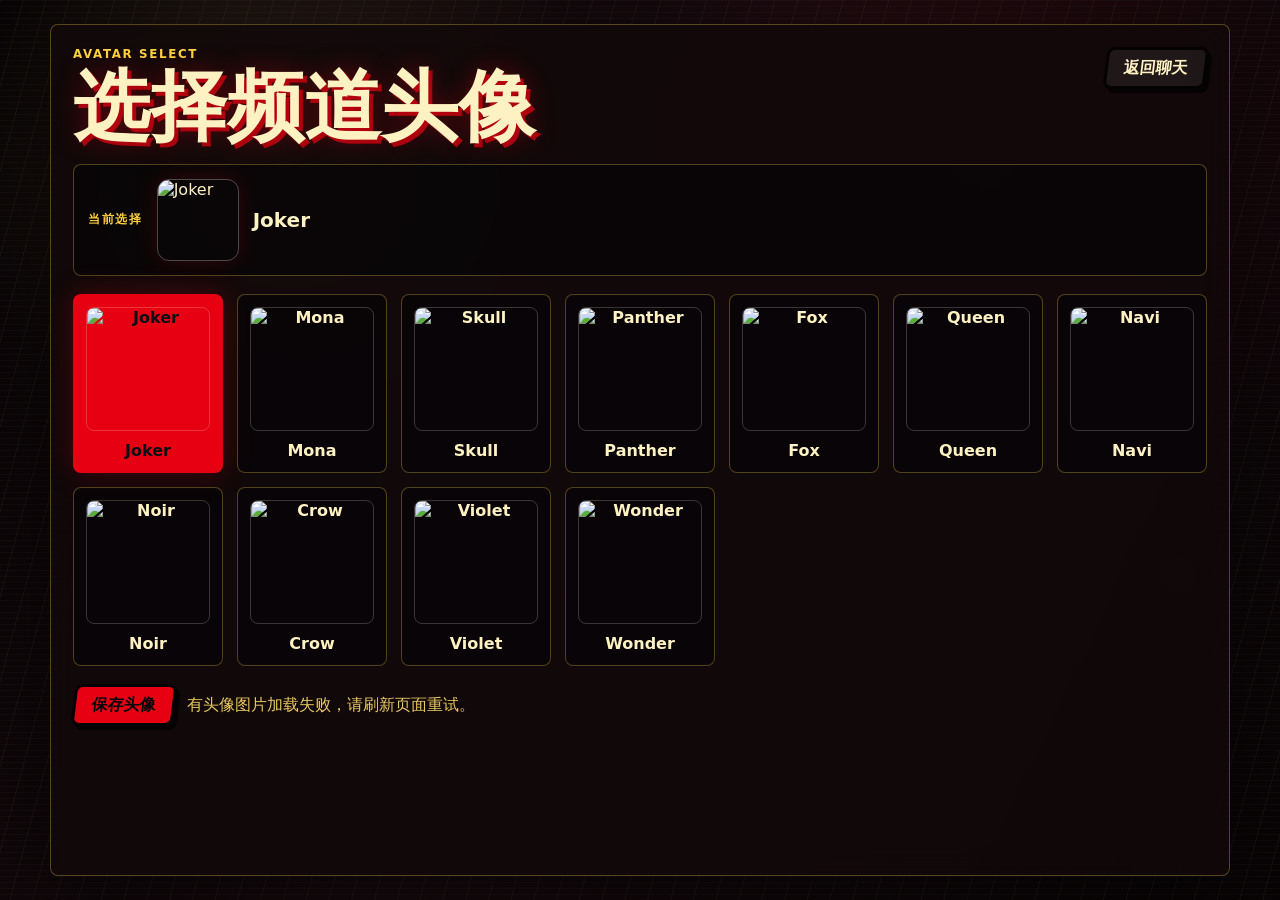
==== commit cdce2e17: "feat: add deployment entry and channel branding" ====
--- a/public/avatars.html
+++ b/public/avatars.html
@@ -31,6 +31,6 @@
       </section>
     </main>
 
-    <script src="avatars.js?v=20260715-16" defer></script>
+    <script src="avatars.js?v=20260723-01" defer></script>
   </body>
 </html>
--- a/public/styles.css
+++ b/public/styles.css
@@ -204,6 +204,294 @@
   }
 }
 
+.boot-splash {
+  position: fixed;
+  inset: 0;
+  z-index: 2147483647;
+  display: grid;
+  place-items: center;
+  overflow: hidden;
+  background:
+    radial-gradient(circle at 50% 56%, rgba(230, 0, 18, 0.32), transparent 22rem),
+    linear-gradient(114deg, #050203 0 24%, #b91914 24.2% 36%, #050203 36.2% 100%);
+  color: #fff8ea;
+  isolation: isolate;
+  opacity: 1;
+  transition: opacity 0.55s ease, visibility 0.55s ease;
+}
+
+.boot-splash.is-done {
+  visibility: hidden;
+  opacity: 0;
+  pointer-events: none;
+}
+
+body:has(#bootSplash:not(.is-done)) .floating-admin {
+  display: none !important;
+}
+
+.boot-splash::before {
+  content: "";
+  position: absolute;
+  inset: 0;
+  z-index: -1;
+  background:
+    repeating-linear-gradient(0deg, rgba(255, 248, 234, 0.07) 0 1px, transparent 1px 8px),
+    repeating-linear-gradient(105deg, rgba(255, 248, 234, 0.045) 0 1px, transparent 1px 26px);
+  opacity: 0.34;
+  mix-blend-mode: screen;
+  animation: bootScan 0.82s linear infinite;
+}
+
+.boot-splash::after {
+  content: "";
+  position: absolute;
+  inset: 0;
+  background: #fff8ea;
+  opacity: 0;
+  pointer-events: none;
+  animation: bootFlash 2.6s ease-out both;
+}
+
+.boot-splash__slash,
+.boot-splash__light {
+  position: absolute;
+  pointer-events: none;
+}
+
+.boot-splash__slash {
+  inset: auto -12vw 14vh -12vw;
+  height: 28vh;
+  background:
+    linear-gradient(102deg, transparent 0 18%, #fff8ea 18.4% 21%, #050203 21.4% 62%, #e60012 62.4% 78%, transparent 78.4%);
+  box-shadow: 0 12px 0 #050203;
+  transform: rotate(-6deg);
+  opacity: 0.9;
+}
+
+.boot-splash__light {
+  inset: 0 auto 0 -30vw;
+  width: 24vw;
+  background: linear-gradient(100deg, transparent, rgba(255, 248, 234, 0.84), transparent);
+  filter: blur(2px);
+  transform: skewX(-18deg);
+  animation: bootLight 2.6s cubic-bezier(.18, .8, .18, 1) both;
+}
+
+.boot-splash__core {
+  position: relative;
+  display: grid;
+  justify-items: center;
+  width: min(78vw, 760px);
+  padding: clamp(24px, 5vw, 62px) clamp(18px, 4vw, 48px);
+  transform: rotate(-1.4deg);
+  animation: bootCoreIn 2.6s cubic-bezier(.2, .8, .2, 1) both;
+}
+
+.boot-splash__logo {
+  position: relative;
+  z-index: 2;
+  display: block;
+  width: min(70vw, 700px);
+  max-height: 46svh;
+  object-fit: contain;
+  filter: drop-shadow(10px 10px 0 #050203) drop-shadow(0 0 26px rgba(230, 0, 18, 0.42));
+  animation: bootLogoShake 2.6s steps(1, end) both;
+}
+
+.boot-splash__flames {
+  position: relative;
+  z-index: 1;
+  display: flex;
+  justify-content: center;
+  align-items: flex-end;
+  gap: clamp(6px, 1.6vw, 18px);
+  width: min(62vw, 560px);
+  height: clamp(54px, 10vw, 112px);
+  margin-top: clamp(-22px, -2.4vw, -12px);
+  filter: blur(0.3px) saturate(1.18);
+  pointer-events: none;
+}
+
+.boot-splash__flames span {
+  display: block;
+  width: clamp(36px, 7vw, 82px);
+  height: clamp(48px, 9vw, 108px);
+  background:
+    radial-gradient(circle at 50% 70%, #fff8b4 0 14%, transparent 15%),
+    radial-gradient(circle at 48% 62%, #ffd23f 0 28%, transparent 29%),
+    radial-gradient(circle at 50% 72%, #e60012 0 62%, transparent 63%);
+  clip-path: polygon(50% 0, 64% 24%, 88% 38%, 72% 61%, 80% 100%, 50% 83%, 18% 100%, 28% 62%, 10% 38%, 36% 24%);
+  transform-origin: 50% 100%;
+  opacity: 0.9;
+  animation: bootFlame 0.56s ease-in-out infinite alternate;
+}
+
+.boot-splash__flames span:nth-child(2) {
+  width: clamp(48px, 8vw, 96px);
+  animation-delay: -0.18s;
+}
+
+.boot-splash__flames span:nth-child(3) {
+  width: clamp(58px, 9vw, 112px);
+  height: clamp(64px, 11vw, 132px);
+  animation-delay: -0.31s;
+}
+
+.boot-splash__flames span:nth-child(4) {
+  width: clamp(46px, 7.6vw, 92px);
+  animation-delay: -0.09s;
+}
+
+.boot-splash__flames span:nth-child(5) {
+  animation-delay: -0.25s;
+}
+
+.boot-splash__label,
+.boot-splash__sub {
+  position: relative;
+  z-index: 2;
+  margin: 0;
+  text-align: center;
+  text-transform: uppercase;
+  letter-spacing: 0.12em;
+  text-shadow: 4px 4px 0 #050203;
+}
+
+.boot-splash__label {
+  margin-top: clamp(10px, 2vh, 20px);
+  color: #ffd23f;
+  font-family: "Arial Black", Impact, system-ui, sans-serif;
+  font-size: clamp(1rem, 2.6vw, 2rem);
+}
+
+.boot-splash__sub {
+  margin-top: 8px;
+  color: #fff8ea;
+  font-weight: 900;
+  font-size: clamp(0.9rem, 2vw, 1.35rem);
+}
+
+@keyframes bootCoreIn {
+  0% { opacity: 0; transform: translateY(22px) rotate(-4deg) scale(0.86); }
+  14% { opacity: 1; transform: translateY(0) rotate(-1.4deg) scale(1.04); }
+  78% { opacity: 1; transform: translateY(0) rotate(-1.4deg) scale(1); }
+  100% { opacity: 0; transform: translateY(-10px) rotate(0deg) scale(1.08); }
+}
+
+@keyframes bootLogoShake {
+  0%, 15%, 29%, 43%, 57%, 71%, 85%, 100% { transform: translate(0, 0) skewX(0deg); }
+  22% { transform: translate(-5px, 3px) skewX(-2deg); }
+  36% { transform: translate(4px, -2px) skewX(2deg); }
+  64% { transform: translate(-3px, -1px) skewX(-1deg); }
+  79% { transform: translate(3px, 2px) skewX(1deg); }
+}
+
+@keyframes bootFlame {
+  from { transform: scaleY(0.76) skewX(-5deg); filter: hue-rotate(-8deg); opacity: 0.72; }
+  to { transform: scaleY(1.12) skewX(6deg); filter: hue-rotate(8deg); opacity: 1; }
+}
+
+@keyframes bootScan {
+  from { transform: translateY(0); }
+  to { transform: translateY(8px); }
+}
+
+@keyframes bootLight {
+  0% { transform: translateX(0) skewX(-18deg); opacity: 0; }
+  18% { opacity: 0.75; }
+  54% { opacity: 0.2; }
+  100% { transform: translateX(160vw) skewX(-18deg); opacity: 0; }
+}
+
+@keyframes bootFlash {
+  0%, 72% { opacity: 0; }
+  80% { opacity: 0.22; }
+  84%, 100% { opacity: 0; }
+}
+
+@media (max-width: 760px) {
+  .boot-splash__core {
+    width: min(94vw, 440px);
+    padding-inline: 14px;
+  }
+
+  .boot-splash__logo {
+    width: min(88vw, 420px);
+    max-height: 38svh;
+  }
+
+  .boot-splash__slash {
+    bottom: 11vh;
+    height: 22vh;
+  }
+
+  .boot-splash__flames {
+    width: min(82vw, 380px);
+  }
+}
+
+@media (prefers-reduced-motion: reduce) {
+  .boot-splash,
+  .boot-splash::before,
+  .boot-splash::after,
+  .boot-splash__light,
+  .boot-splash__core,
+  .boot-splash__logo,
+  .boot-splash__flames span {
+    animation: none !important;
+  }
+
+  .boot-splash__core {
+    opacity: 1;
+    transform: none;
+  }
+
+  .boot-splash__flames span {
+    transform: none;
+  }
+}
+
+/* User-facing message polish: roomier rhythm and neutral bubbles. */
+body:has(#chatPanel:not(.is-hidden)) .messages {
+  gap: 46px;
+}
+
+body:has(#chatPanel:not(.is-hidden)) .message.star .message-bubble,
+body:has(#chatPanel:not(.is-hidden)) .message.ember .message-bubble {
+  border-color: #fff8ea;
+  box-shadow: 7px 7px 0 #050203;
+}
+
+body:has(#chatPanel:not(.is-hidden)) .message.star .meta,
+body:has(#chatPanel:not(.is-hidden)) .message.star .meta strong,
+body:has(#chatPanel:not(.is-hidden)) .message.ember .meta,
+body:has(#chatPanel:not(.is-hidden)) .message.ember .meta strong {
+  color: #fff8ea;
+}
+
+body:has(#chatPanel:not(.is-hidden)) .mini-private-button {
+  border-color: #fff8ea;
+  background: #050203;
+  color: #fff8ea;
+  box-shadow: 2px 2px 0 #050203;
+}
+
+@media (min-width: 861px) {
+  body:has(#chatPanel:not(.is-hidden)) .messages {
+    padding-top: 30px;
+    padding-bottom: 52px;
+    gap: 52px;
+  }
+}
+
+@media (max-width: 860px) {
+  body:has(#chatPanel:not(.is-hidden)) .messages {
+    gap: 40px;
+  }
+}
+
+
 /* Drawn grip silhouettes: SVG paths replace the former rounded CSS blobs. */
 .phone-hand,
 body:has(#chatPanel:not(.is-hidden)) .phone-hand {
@@ -2532,6 +2820,41 @@
   display: none;
 }
 
+.private-room-peer {
+  display: none;
+  margin: 5px 0 0;
+  color: #fff8ea;
+  font-size: 0.82rem;
+  font-weight: 900;
+  letter-spacing: 0.04em;
+}
+
+.chat-panel.is-private-view .room-top {
+  background:
+    linear-gradient(102deg, #050203 0 23%, transparent 23% 100%),
+    linear-gradient(90deg, #8d1004, #c91b05);
+}
+
+.chat-panel.is-private-view .private-room-peer {
+  display: block;
+}
+
+.chat-panel.is-private-view .channel-body {
+  grid-template-rows: minmax(0, 1fr);
+}
+
+.chat-panel.is-private-view .online-roster {
+  display: none;
+}
+
+.chat-panel.is-private-view .messages {
+  border-top: 7px solid #050203;
+  background:
+    linear-gradient(135deg, rgba(255, 248, 234, 0.035) 25%, transparent 25%) 0 0 / 28px 28px,
+    linear-gradient(315deg, rgba(201, 27, 5, 0.1) 25%, transparent 25%) 0 0 / 28px 28px,
+    #07030a;
+}
+
 .online-roster {
   position: relative;
   z-index: 4;
@@ -3181,6 +3504,9 @@
 body:has(#gatePanel:not(.is-hidden))::after { content:""; position:fixed; inset:0 0 0 auto; width:14vw; min-width:70px; background:repeating-linear-gradient(105deg,rgba(255,248,234,.04) 0 1px,transparent 1px 24px),#0b0506; opacity:1; filter:none; }
 body:has(#gatePanel:not(.is-hidden)) .app-shell { width:min(1280px,calc(100vw - 44px)); grid-template-columns:minmax(250px,.72fr) minmax(0,1.65fr); gap:26px; }
 body:has(#gatePanel:not(.is-hidden)) .hero-panel { min-height:calc(100svh - 64px); border:8px solid #050203; border-radius:0; background:linear-gradient(105deg,transparent 0 68%,rgba(199,46,27,.82) 68.2%),#050203; box-shadow:12px 12px 0 #050203; transform:rotate(-1deg); }
+body:has(#gatePanel:not(.is-hidden)) .thief-logo { display:block; position:absolute; z-index:1; left:clamp(12px,3vw,34px); top:clamp(14px,4vh,44px); width:min(54%,280px); aspect-ratio:244/168; object-fit:cover; border:6px solid #fff8ea; background:#050203; box-shadow:7px 7px 0 #c72e1b,12px 12px 0 #050203; transform:rotate(-8deg); pointer-events:none; }
+body:has(#gatePanel:not(.is-hidden)) .phone-scene { z-index:2; }
+body:has(#chatPanel:not(.is-hidden)) .thief-logo { display:none; }
 body:has(#gatePanel:not(.is-hidden)) .hero-panel h1 { color:#fff8ea; font-size:clamp(3.5rem,7vw,7rem); text-shadow:6px 6px 0 #c72e1b; }
 body:has(#gatePanel:not(.is-hidden)) .hero-panel::after { display:block; content:"CONNECTING"; right:18px; bottom:22px; border:5px solid #050203; border-radius:0; background:#fff8ea; color:#050203; box-shadow:6px 6px 0 #c72e1b,10px 10px 0 #050203; }
 body:has(#gatePanel:not(.is-hidden)) .gate-card { width:min(650px,100%); padding:clamp(22px,4vw,42px); border:8px solid #fff8ea; border-radius:0; background:#050203; box-shadow:12px 12px 0 #050203; transform:rotate(-.8deg); }
@@ -3346,7 +3672,7 @@
   }
 }
 body:has(#gatePanel:not(.is-hidden)) .primary-button { border:5px solid #050203; border-radius:0; background:#fff8ea; color:#050203; box-shadow:6px 6px 0 #c72e1b,10px 10px 0 #050203; transform:skewX(-7deg); }
-@media(max-width:760px){body:has(#gatePanel:not(.is-hidden))::after{display:none}body:has(#gatePanel:not(.is-hidden)) .app-shell{width:min(100vw - 30px,680px);grid-template-columns:1fr}body:has(#gatePanel:not(.is-hidden)) .hero-panel{min-height:180px}body:has(#gatePanel:not(.is-hidden)) .hero-panel h1{font-size:clamp(2.8rem,14vw,4.5rem)}}
+@media(max-width:760px){body:has(#gatePanel:not(.is-hidden))::after{display:none}body:has(#gatePanel:not(.is-hidden)) .app-shell{width:min(100vw - 30px,680px);grid-template-columns:1fr}body:has(#gatePanel:not(.is-hidden)) .hero-panel{min-height:180px}body:has(#gatePanel:not(.is-hidden)) .thief-logo{left:12px;top:14px;width:min(44vw,170px);border-width:4px;box-shadow:5px 5px 0 #c72e1b,8px 8px 0 #050203}body:has(#gatePanel:not(.is-hidden)) .phone-scene{justify-self:end;width:min(62vw,260px);height:170px}body:has(#gatePanel:not(.is-hidden)) .hero-panel h1{font-size:clamp(2.8rem,14vw,4.5rem)}}
 
 /* Persona 5-style live calendar, built from HTML/CSS so it stays dynamic. */
 .phone-calendar { position:relative; z-index:3; min-height:166px; margin:-16px -12px 5px -16px; color:#fff; filter:none; isolation:isolate; }
@@ -4237,23 +4563,51 @@
   }
 }
 
-/* Final original-scale message spacing. */
+/* Final compact message spacing without inter-message connectors. */
 @media (min-width: 861px) {
-  body:has(#chatPanel:not(.is-hidden)) .messages { padding:30px 34px 70px; gap:76px; }
-  body:has(#chatPanel:not(.is-hidden)) .message { width:min(88%,680px); max-width:min(88%,680px); min-height:104px; gap:16px; }
-  body:has(#chatPanel:not(.is-hidden)) .message-avatar { flex:0 0 98px; width:98px; height:84px; margin-right:-14px; border-width:6px; box-shadow:-10px 10px 0 #050203,0 0 0 6px #fff8ea,0 0 0 10px #050203; }
-  body:has(#chatPanel:not(.is-hidden)) .message.mine .message-avatar { margin:0 0 0 -14px; }
-  body:has(#chatPanel:not(.is-hidden)) .message-bubble { min-width:250px; padding:16px 23px 18px; border-width:6px; box-shadow:9px 9px 0 #050203; }
-  body:has(#chatPanel:not(.is-hidden)) .message-bubble::before { left:-34px; top:32px; width:38px; height:30px; border-left-width:6px; border-bottom-width:6px; }
-  body:has(#chatPanel:not(.is-hidden)) .message.mine .message-bubble::before { left:auto; right:-34px; border-right-width:6px; }
-  body:has(#chatPanel:not(.is-hidden)) .meta { margin-bottom:7px; gap:9px; font-size:.8rem; }
-  body:has(#chatPanel:not(.is-hidden)) .meta strong { max-width:13rem; font-size:.94rem; }
-  body:has(#chatPanel:not(.is-hidden)) .message p { font-size:clamp(.98rem,1.25vw,1.12rem); line-height:1.42; }
-  body:has(#chatPanel:not(.is-hidden)) .message-emphasis { top:-42px; right:-24px; width:38px; height:50px; font-size:2.4rem; }
-  body:has(#chatPanel:not(.is-hidden)) .message:not(:last-child)::before { left:102px; bottom:-70px; width:100px; height:68px; }
-  body:has(#chatPanel:not(.is-hidden)) .message:not(:last-child)::after { left:112px; bottom:-59px; width:78px; height:46px; }
-  body:has(#chatPanel:not(.is-hidden)) .message.mine:not(:last-child)::before { left:auto; right:102px; }
-  body:has(#chatPanel:not(.is-hidden)) .message.mine:not(:last-child)::after { left:auto; right:112px; }
+  body:has(#chatPanel:not(.is-hidden)) .messages { padding:24px 30px 40px; gap:28px; }
+  body:has(#chatPanel:not(.is-hidden)) .message { width:min(84%,600px); max-width:min(84%,600px); min-height:78px; gap:11px; }
+  body:has(#chatPanel:not(.is-hidden)) .message-avatar { flex:0 0 78px; width:78px; height:68px; margin-right:-11px; border-width:5px; box-shadow:-8px 8px 0 #050203,0 0 0 5px #fff8ea,0 0 0 8px #050203; }
+  body:has(#chatPanel:not(.is-hidden)) .message.mine .message-avatar { margin:0 0 0 -11px; }
+  body:has(#chatPanel:not(.is-hidden)) .message-bubble { min-width:205px; padding:11px 17px 13px; border-width:5px; box-shadow:7px 7px 0 #050203; }
+  body:has(#chatPanel:not(.is-hidden)) .message.star .message-bubble {
+    border-color:#ffd84d;
+    box-shadow:7px 7px 0 #050203,11px 11px 0 #ffd84d;
+  }
+  body:has(#chatPanel:not(.is-hidden)) .message.ember .message-bubble {
+    border-color:#ff3b30;
+    box-shadow:7px 7px 0 #050203,11px 11px 0 #ff3b30;
+  }
+  body:has(#chatPanel:not(.is-hidden)) .message.star .meta,
+  body:has(#chatPanel:not(.is-hidden)) .message.star .meta strong { color:#ffd84d; }
+  body:has(#chatPanel:not(.is-hidden)) .message.ember .meta,
+  body:has(#chatPanel:not(.is-hidden)) .message.ember .meta strong { color:#ff655d; }
+  body:has(#chatPanel:not(.is-hidden)) .message-bubble::before { left:-28px; top:23px; width:30px; height:25px; border-left-width:5px; border-bottom-width:5px; }
+  body:has(#chatPanel:not(.is-hidden)) .message.mine .message-bubble::before { left:auto; right:-28px; border-right-width:5px; }
+  body:has(#chatPanel:not(.is-hidden)) .meta { margin-bottom:4px; gap:7px; font-size:.72rem; }
+  body:has(#chatPanel:not(.is-hidden)) .meta strong { max-width:11rem; font-size:.84rem; }
+  body:has(#chatPanel:not(.is-hidden)) .message p { font-size:clamp(.86rem,1.05vw,1rem); line-height:1.34; }
+  body:has(#chatPanel:not(.is-hidden)) .message-emphasis { top:-35px; right:-20px; width:32px; height:42px; font-size:2rem; }
+  body:has(#chatPanel:not(.is-hidden)) .message:not(:last-child)::before,
+  body:has(#chatPanel:not(.is-hidden)) .message:not(:last-child)::after {
+    content:none;
+    display:none;
+  }
+}
+
+@media (max-width: 860px) {
+  body:has(#chatPanel:not(.is-hidden)) .message.star .message-bubble {
+    border-color:#ffd84d;
+    box-shadow:6px 6px 0 #050203,9px 9px 0 #ffd84d;
+  }
+  body:has(#chatPanel:not(.is-hidden)) .message.ember .message-bubble {
+    border-color:#ff3b30;
+    box-shadow:6px 6px 0 #050203,9px 9px 0 #ff3b30;
+  }
+  body:has(#chatPanel:not(.is-hidden)) .message.star .meta,
+  body:has(#chatPanel:not(.is-hidden)) .message.star .meta strong { color:#ffd84d; }
+  body:has(#chatPanel:not(.is-hidden)) .message.ember .meta,
+  body:has(#chatPanel:not(.is-hidden)) .message.ember .meta strong { color:#ff655d; }
 }
 
 /* Final handset proportion correction. */
